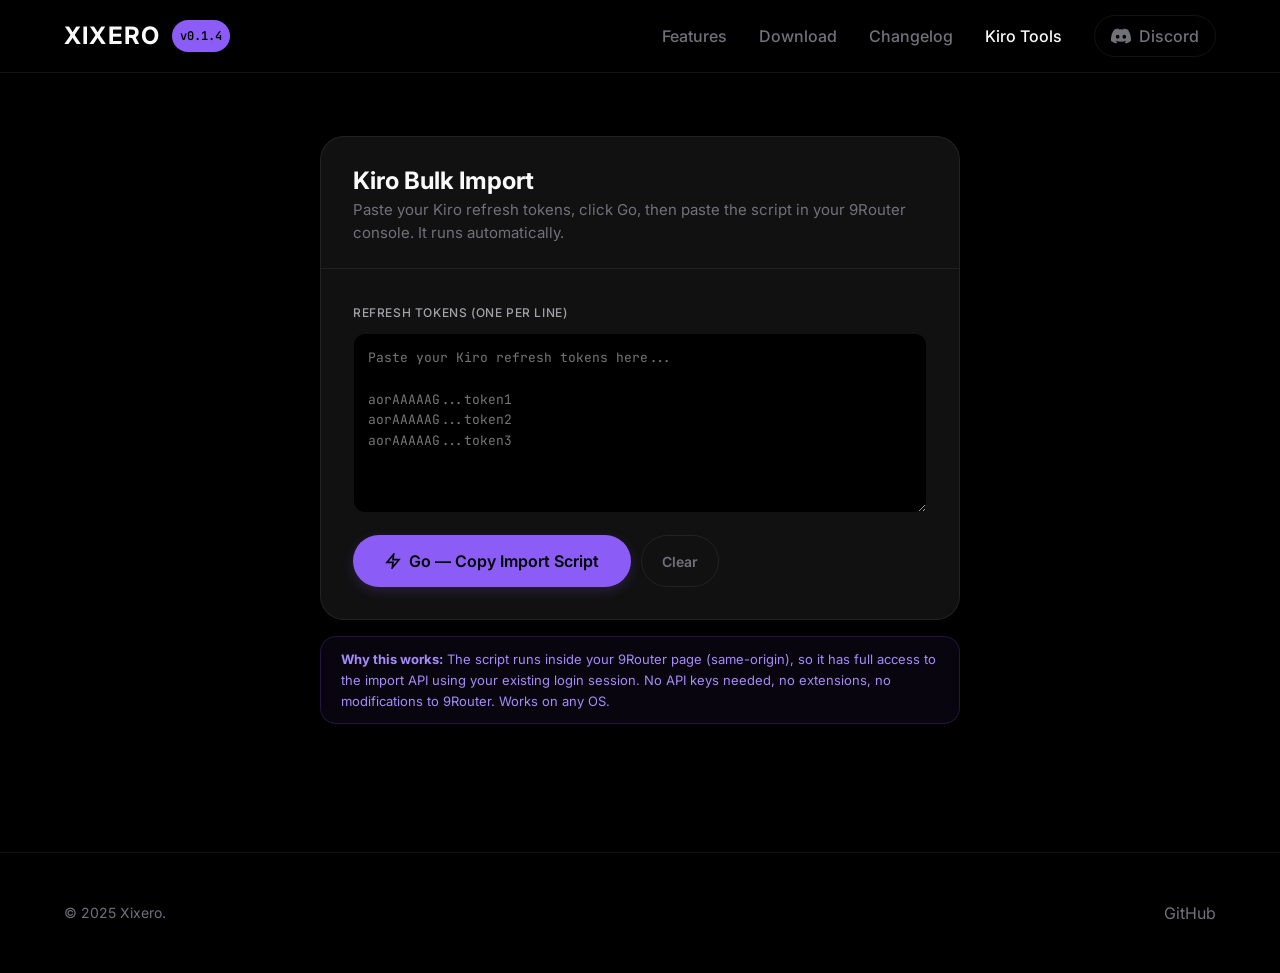
==== kiro-tools/index.html @ 61c9eca0 "up up" ====
<!DOCTYPE html>
<html lang="en">
<head>
    <meta charset="UTF-8">
    <meta name="viewport" content="width=device-width, initial-scale=1.0">
    <title>Kiro Tools - Xixero</title>
    <link rel="preconnect" href="https://fonts.googleapis.com">
    <link rel="preconnect" href="https://fonts.gstatic.com" crossorigin>
    <link href="https://fonts.googleapis.com/css2?family=Inter:wght@300;400;500;600;700;800&family=JetBrains+Mono:wght@400;500&display=swap" rel="stylesheet">
    <link rel="stylesheet" href="../style.css">
    <link rel="icon" href="data:image/svg+xml,<svg xmlns='http://www.w3.org/2000/svg' viewBox='0 0 100 100'><text y='.9em' font-size='90'>⚡</text></svg>">
    <style>
        .kiro-app{padding:calc(72px + var(--space-13)) 0 var(--space-16)}
        .kiro-card{max-width:640px;margin:0 auto;background:var(--color-surface-card);border:1px solid var(--color-border);border-radius:var(--radius-xl);overflow:hidden}
        .kiro-header{padding:32px 32px 24px;border-bottom:1px solid var(--color-border)}
        .kiro-title{font-size:1.5rem;font-weight:700;margin-bottom:6px}
        .kiro-sub{color:var(--color-text-secondary);font-size:0.9375rem;line-height:1.5}
        .kiro-body{padding:32px}
        .kiro-label{font-size:0.75rem;font-weight:500;color:var(--color-text-tertiary);text-transform:uppercase;letter-spacing:0.05em;margin-bottom:8px}
        .kiro-textarea{width:100%;height:180px;background:var(--color-surface-base);border:1px solid var(--color-border);border-radius:var(--radius-md);color:var(--color-text-primary);padding:14px;font-family:var(--font-mono);font-size:0.8125rem;line-height:1.6;resize:vertical;outline:none}
        .kiro-textarea:focus{border-color:var(--color-accent);box-shadow:0 0 0 3px var(--color-accent-glow)}
        .kiro-actions{display:flex;gap:10px;margin-top:16px}
        .btn-g{background:transparent;color:var(--color-text-secondary);border:1px solid var(--color-border);cursor:pointer;padding:12px 20px;border-radius:var(--radius-full);font-weight:600;font-size:0.875rem;font-family:inherit;transition:all 0.2s}
        .btn-g:hover{background:var(--color-surface-muted);border-color:var(--color-border-hover);color:var(--color-text-primary)}
        .btn:disabled{opacity:0.5;cursor:not-allowed;transform:none!important}
        .step-box{margin-top:24px;padding:20px;background:var(--color-surface-muted);border:1px solid var(--color-border);border-radius:var(--radius-md)}
        .step-box-title{font-size:0.875rem;font-weight:600;color:var(--color-text-primary);margin-bottom:12px;display:flex;align-items:center;gap:8px}
        .step-item{display:flex;align-items:flex-start;gap:10px;margin-bottom:10px;font-size:0.8125rem;color:var(--color-text-secondary);line-height:1.5}
        .step-item:last-child{margin-bottom:0}
        .step-num{width:22px;height:22px;background:rgba(139,92,246,0.15);border:1px solid rgba(139,92,246,0.3);border-radius:50%;display:flex;align-items:center;justify-content:center;font-weight:700;color:var(--color-accent);font-size:0.6875rem;flex-shrink:0}
        .step-item code{background:var(--color-surface-base);padding:1px 6px;border:1px solid var(--color-border);border-radius:4px;font-family:var(--font-mono);font-size:0.75rem;color:var(--color-accent)}
        .step-item strong{color:var(--color-text-primary)}
        .copied-msg{display:none;margin-top:12px;padding:10px 14px;background:rgba(16,185,129,0.1);border:1px solid rgba(16,185,129,0.3);border-radius:8px;font-size:0.8125rem;color:#10b981;text-align:center}
        .copied-msg.show{display:block}
        .kiro-note{max-width:640px;margin:16px auto 0;padding:12px 20px;background:rgba(139,92,246,0.06);border:1px solid rgba(139,92,246,0.2);border-radius:var(--radius-lg);color:var(--color-accent-hover);font-size:0.8125rem;line-height:1.6}
        .hidden{display:none!important}
    </style>
</head>
<body>
    <a href="#main" class="skip-link">Skip to main content</a>
    <nav class="navbar scrolled"><div class="nav-container"><div class="nav-brand"><a href="../index.html" style="text-decoration:none;display:flex;align-items:center;gap:12px;"><span class="logo">XIXERO</span><span class="version-badge">v0.1.4</span></a></div><div class="nav-menu"><a href="../index.html#features" class="nav-link">Features</a><a href="../download.html" class="nav-link">Download</a><a href="../changelog.html" class="nav-link">Changelog</a><a href="./" class="nav-link" style="color:var(--color-text-primary);">Kiro Tools</a><a href="https://discord.gg/TFErxnnEfY" class="nav-link nav-link-discord" target="_blank" rel="noopener"><svg width="20" height="20" viewBox="0 0 24 24" fill="currentColor"><path d="M20.317 4.37a19.791 19.791 0 0 0-4.885-1.515a.074.074 0 0 0-.079.037c-.21.375-.444.864-.608 1.25a18.27 18.27 0 0 0-5.487 0a12.64 12.64 0 0 0-.617-1.25a.077.077 0 0 0-.079-.037A19.736 19.736 0 0 0 3.677 4.37a.07.07 0 0 0-.032.027C.533 9.046-.32 13.58.099 18.057a.082.082 0 0 0 .031.057a19.9 19.9 0 0 0 5.993 3.03a.078.078 0 0 0 .084-.028a14.09 14.09 0 0 0 1.226-1.994a.076.076 0 0 0-.041-.106a13.107 13.107 0 0 1-1.872-.892a.077.077 0 0 1-.008-.128a10.2 10.2 0 0 0 .372-.292a.074.074 0 0 1 .077-.01c3.928 1.793 8.18 1.793 12.062 0a.074.074 0 0 1 .078.01c.12.098.246.198.373.292a.077.077 0 0 1-.006.127a12.299 12.299 0 0 1-1.873.892a.077.077 0 0 0-.041.107c.36.698.772 1.362 1.225 1.993a.076.076 0 0 0 .084.028a19.839 19.839 0 0 0 6.002-3.03a.077.077 0 0 0 .032-.054c.5-5.177-.838-9.674-3.549-13.66a.061.061 0 0 0-.031-.03zM8.02 15.33c-1.183 0-2.157-1.085-2.157-2.419c0-1.333.956-2.419 2.157-2.419c1.21 0 2.176 1.096 2.157 2.42c0 1.333-.956 2.418-2.157 2.418zm7.975 0c-1.183 0-2.157-1.085-2.157-2.419c0-1.333.955-2.419 2.157-2.419c1.21 0 2.176 1.096 2.157 2.42c0 1.333-.946 2.418-2.157 2.418z"/></svg>Discord</a></div><button class="nav-toggle" id="nav-toggle" aria-label="Toggle navigation"><span></span><span></span><span></span></button></div></nav>

    <main id="main">
        <section class="kiro-app">
            <div class="container">
                <div class="kiro-card">
                    <div class="kiro-header">
                        <h1 class="kiro-title">Kiro Bulk Import</h1>
                        <p class="kiro-sub">Paste your Kiro refresh tokens, click Go, then paste the script in your 9Router console. It runs automatically.</p>
                    </div>

                    <div class="kiro-body">
                        <div class="kiro-label">Refresh Tokens (one per line)</div>
                        <textarea id="tokens" class="kiro-textarea" placeholder="Paste your Kiro refresh tokens here...&#10;&#10;aorAAAAAG...token1&#10;aorAAAAAG...token2&#10;aorAAAAAG...token3" spellcheck="false"></textarea>

                        <div class="kiro-actions">
                            <button id="btnGo" class="btn btn-primary" onclick="generateAndCopy()">
                                <svg width="16" height="16" viewBox="0 0 24 24" fill="none" stroke="currentColor" stroke-width="2.5"><polygon points="13 2 3 14 12 14 11 22 21 10 12 10 13 2"/></svg>
                                Go — Copy Import Script
                            </button>
                            <button class="btn-g" onclick="document.getElementById('tokens').value=''">Clear</button>
                        </div>

                        <div class="copied-msg" id="copiedMsg"></div>

                        <!-- Instructions (shown after copy) -->
                        <div class="step-box hidden" id="instructions">
                            <div class="step-box-title">
                                <svg width="16" height="16" viewBox="0 0 24 24" fill="none" stroke="currentColor" stroke-width="2"><path d="M9 11l3 3L22 4"/><path d="M21 12v7a2 2 0 0 1-2 2H5a2 2 0 0 1-2-2V5a2 2 0 0 1 2-2h11"/></svg>
                                Script copied! Now do this:
                            </div>
                            <div class="step-item">
                                <span class="step-num">1</span>
                                <span>Open your 9Router dashboard: <a href="http://localhost:20128" target="_blank" style="color:var(--color-accent);">localhost:20128</a></span>
                            </div>
                            <div class="step-item">
                                <span class="step-num">2</span>
                                <span>Press <code>F12</code> to open DevTools → click the <strong>Console</strong> tab</span>
                            </div>
                            <div class="step-item">
                                <span class="step-num">3</span>
                                <span>Type <code>allow pasting</code> and press <strong>Enter</strong> (Chrome requires this once for security)</span>
                            </div>
                            <div class="step-item">
                                <span class="step-num">4</span>
                                <span>Press <code>Ctrl+V</code> to paste the script, then <code>Enter</code></span>
                            </div>
                            <div class="step-item">
                                <span class="step-num">5</span>
                                <span>Watch it run — tokens imported one by one with color-coded status in console</span>
                            </div>
                        </div>
                    </div>
                </div>

                <div class="kiro-note">
                    <strong>Why this works:</strong> The script runs inside your 9Router page (same-origin), so it has full access to the import API using your existing login session. No API keys needed, no extensions, no modifications to 9Router. Works on any OS.
                </div>
            </div>
        </section>
    </main>

    <footer class="footer"><div class="container"><div class="footer-content"><div class="footer-brand">&copy; 2025 Xixero.</div><div class="footer-right"><a href="https://github.com/jinkaka98" class="footer-link" target="_blank">GitHub</a></div></div></div></footer>
    <script src="../app.js"></script>
    <script>
    function generateAndCopy() {
        const raw = document.getElementById('tokens').value.trim();
        if (!raw) { alert('Paste at least one refresh token first.'); return; }

        const tokens = raw.split(/\r?\n/).map(t => t.trim()).filter(Boolean);
        if (tokens.length === 0) { alert('No valid tokens found.'); return; }

        // Generate self-contained script that user pastes in 9Router console
        const script = `(async()=>{
const tokens=${JSON.stringify(tokens)};
const delay=ms=>new Promise(r=>setTimeout(r,ms));
let s=0,k=0,f=0;
console.log('%c⚡ Kiro Bulk Import — Starting '+tokens.length+' token(s)...','color:#8b5cf6;font-weight:bold;font-size:14px');
for(let i=0;i<tokens.length;i++){
const tk=tokens[i];
const mask=tk.length>14?tk.slice(0,10)+'...'+tk.slice(-4):tk.slice(0,6)+'...';
try{
const res=await fetch('/api/oauth/kiro/import',{method:'POST',headers:{'Content-Type':'application/json'},body:JSON.stringify({refreshToken:tk})});
const data=await res.json();
if(res.ok&&data.success){console.log('%c✓ ['+(i+1)+'/'+tokens.length+'] Imported: '+(data.connection?.email||'ok'),'color:#10b981');s++;}
else{const err=(data.error||'').toLowerCase();
if(err.includes('duplicate')||err.includes('already')||err.includes('exists')){console.log('%c⊘ ['+(i+1)+'/'+tokens.length+'] Skipped: already exists','color:#f59e0b');k++;}
else{console.log('%c✗ ['+(i+1)+'/'+tokens.length+'] Failed: '+(data.error||res.status),'color:#ef4444');f++;}}
}catch(e){console.log('%c✗ ['+(i+1)+'/'+tokens.length+'] Error: '+e.message,'color:#ef4444');f++;}
if(i<tokens.length-1)await delay(500);
}
console.log('%c⚡ Done: '+s+' success, '+k+' skipped, '+f+' failed','color:#8b5cf6;font-weight:bold;font-size:14px');
})();`;

        // Copy to clipboard
        navigator.clipboard.writeText(script).then(() => {
            const msg = document.getElementById('copiedMsg');
            msg.textContent = '✓ Script with ' + tokens.length + ' token(s) copied to clipboard!';
            msg.classList.add('show');
            document.getElementById('instructions').classList.remove('hidden');
        }).catch(err => {
            // Fallback: show script in textarea for manual copy
            const msg = document.getElementById('copiedMsg');
            msg.innerHTML = '⚠ Could not auto-copy. Select all text below and copy manually (Ctrl+A, Ctrl+C):';
            msg.classList.add('show');
            const ta = document.createElement('textarea');
            ta.value = script;
            ta.style.cssText = 'width:100%;height:120px;margin-top:8px;background:var(--color-surface-base);border:1px solid var(--color-border);border-radius:8px;color:var(--color-text-primary);padding:10px;font-family:monospace;font-size:0.75rem;';
            msg.appendChild(ta);
            document.getElementById('instructions').classList.remove('hidden');
        });
    }
    </script>
</body>
</html>
---- style.css ----
/* Future AGI Design System - Xixero Landing Page */

/* Design Tokens */
:root {
  /* Typography */
  --font-primary: 'Inter', system-ui, -apple-system, BlinkMacSystemFont, 'Segoe UI', Roboto, sans-serif;
  --font-mono: 'JetBrains Mono', monospace;
  --font-size-base: 16px;
  --font-weight-base: 400;
  --line-height-base: 24px;

  /* Colors */
  --color-text-primary: #fafafa;
  --color-text-secondary: #71717a;
  --color-text-tertiary: #a1a1aa;
  --color-text-inverse: #e4e4e7;
  --color-surface-base: #000000;
  --color-surface-muted: #0a0a0a;
  --color-surface-card: #111111;
  --color-border: rgba(255, 255, 255, 0.07);
  --color-border-hover: rgba(255, 255, 255, 0.14);
  --color-accent: #8b5cf6;
  --color-accent-hover: #a78bfa;
  --color-accent-glow: rgba(139, 92, 246, 0.2);

  /* Spacing */
  --space-1: 2px;
  --space-2: 4px;
  --space-3: 6px;
  --space-4: 8px;
  --space-5: 10px;
  --space-6: 12px;
  --space-7: 16px;
  --space-8: 20px;
  --space-9: 24px;
  --space-10: 32px;
  --space-11: 40px;
  --space-12: 48px;
  --space-13: 64px;
  --space-14: 80px;
  --space-15: 96px;
  --space-16: 128px;

  /* Radius */
  --radius-sm: 8px;
  --radius-md: 12px;
  --radius-lg: 16px;
  --radius-xl: 24px;
  --radius-full: 9999px;

  /* Motion */
  --motion-instant: 150ms;
  --motion-fast: 200ms;
  --motion-normal: 300ms;
  --motion-slow: 500ms;
}

/* Reset & Base Styles */
* {
  margin: 0;
  padding: 0;
  box-sizing: border-box;
}

html {
  font-size: var(--font-size-base);
  scroll-behavior: smooth;
}

body {
  font-family: var(--font-primary);
  background: var(--color-surface-base);
  color: var(--color-text-primary);
  line-height: var(--line-height-base);
  font-weight: var(--font-weight-base);
  -webkit-font-smoothing: antialiased;
  -moz-osx-font-smoothing: grayscale;
}

/* Skip Link for Accessibility */
.skip-link {
  position: absolute;
  top: -40px;
  left: var(--space-7);
  background: var(--color-accent);
  color: var(--color-surface-base);
  padding: var(--space-4) var(--space-7);
  text-decoration: none;
  border-radius: var(--radius-sm);
  font-weight: 600;
  z-index: 1000;
  transition: top var(--motion-fast);
}

.skip-link:focus {
  top: var(--space-7);
}

/* Focus Styles */
*:focus-visible {
  outline: 2px solid var(--color-accent);
  outline-offset: 2px;
  border-radius: var(--radius-sm);
}

/* Container */
.container {
  max-width: 1200px;
  margin: 0 auto;
  padding: 0 var(--space-9);
}

@media (max-width: 768px) {
  .container {
    padding: 0 var(--space-7);
  }
}

/* Navigation */
.navbar {
  position: fixed;
  top: 0;
  left: 0;
  right: 0;
  z-index: 100;
  background: rgba(0, 0, 0, 0.8);
  backdrop-filter: blur(12px);
  -webkit-backdrop-filter: blur(12px);
  border-bottom: 1px solid transparent;
  transition: all var(--motion-normal);
}

.navbar.scrolled {
  background: rgba(0, 0, 0, 0.95);
  border-bottom-color: var(--color-border);
}

.nav-container {
  display: flex;
  align-items: center;
  justify-content: space-between;
  height: 72px;
  max-width: 1200px;
  margin: 0 auto;
  padding: 0 var(--space-9);
}

.nav-brand {
  display: flex;
  align-items: center;
  gap: var(--space-6);
}

.logo {
  font-family: var(--font-primary);
  font-size: 1.5rem;
  font-weight: 700;
  color: var(--color-text-primary);
  letter-spacing: 0.05em;
}

.version-badge {
  background: var(--color-accent);
  color: var(--color-surface-base);
  padding: var(--space-2) var(--space-4);
  border-radius: var(--radius-full);
  font-size: 0.75rem;
  font-weight: 600;
  font-family: var(--font-mono);
}

.nav-menu {
  display: flex;
  align-items: center;
  gap: var(--space-10);
}

.nav-link {
  color: var(--color-text-secondary);
  text-decoration: none;
  font-weight: 500;
  transition: color var(--motion-fast);
  cursor: pointer;
}

.nav-link:hover {
  color: var(--color-text-primary);
}

.nav-link-discord {
  display: flex;
  align-items: center;
  gap: var(--space-4);
  padding: var(--space-4) var(--space-7);
  border: 1px solid var(--color-border);
  border-radius: var(--radius-full);
  transition: all var(--motion-fast);
}

.nav-link-discord:hover {
  border-color: var(--color-accent);
  background: rgba(139, 92, 246, 0.1);
}

.nav-toggle {
  display: none;
  flex-direction: column;
  gap: var(--space-2);
  background: none;
  border: none;
  cursor: pointer;
  padding: var(--space-4);
}

.nav-toggle span {
  width: 24px;
  height: 2px;
  background: var(--color-text-primary);
  transition: all var(--motion-fast);
}

.nav-toggle.active span:nth-child(1) {
  transform: rotate(45deg) translate(5px, 5px);
}

.nav-toggle.active span:nth-child(2) {
  opacity: 0;
}

.nav-toggle.active span:nth-child(3) {
  transform: rotate(-45deg) translate(7px, -6px);
}

@media (max-width: 768px) {
  .nav-container {
    padding: 0 var(--space-7);
  }

  .nav-menu {
    position: absolute;
    top: 100%;
    left: 0;
    right: 0;
    background: rgba(0, 0, 0, 0.98);
    backdrop-filter: blur(12px);
    flex-direction: column;
    padding: var(--space-9);
    gap: var(--space-7);
    border-bottom: 1px solid var(--color-border);
    transform: translateY(-100%);
    opacity: 0;
    visibility: hidden;
    transition: all var(--motion-normal);
  }

  .nav-menu.active {
    transform: translateY(0);
    opacity: 1;
    visibility: visible;
  }

  .nav-toggle {
    display: flex;
  }
}

/* Hero Section */
.hero {
  position: relative;
  min-height: 100vh;
  display: flex;
  align-items: center;
  overflow: hidden;
}

.hero-background {
  position: absolute;
  inset: 0;
  z-index: -1;
}

.hero-grid {
  position: absolute;
  inset: 0;
  background-image: 
    radial-gradient(circle at 1px 1px, rgba(139, 92, 246, 0.15) 1px, transparent 0);
  background-size: 40px 40px;
  animation: grid-move 20s linear infinite;
}

@keyframes grid-move {
  0% { transform: translate(0, 0); }
  100% { transform: translate(40px, 40px); }
}

.hero-glow {
  position: absolute;
  top: 50%;
  left: 50%;
  width: 800px;
  height: 800px;
  background: radial-gradient(circle, var(--color-accent-glow) 0%, transparent 70%);
  transform: translate(-50%, -50%);
  animation: pulse 4s ease-in-out infinite;
}

@keyframes pulse {
  0%, 100% { opacity: 0.3; transform: translate(-50%, -50%) scale(1); }
  50% { opacity: 0.5; transform: translate(-50%, -50%) scale(1.1); }
}

.hero-content {
  text-align: center;
  max-width: 800px;
  margin: 0 auto;
  position: relative;
  z-index: 1;
}

.hero-badge {
  display: inline-block;
  background: rgba(139, 92, 246, 0.1);
  border: 1px solid rgba(139, 92, 246, 0.3);
  color: var(--color-accent);
  padding: var(--space-4) var(--space-7);
  border-radius: var(--radius-full);
  font-size: 0.875rem;
  font-weight: 500;
  margin-bottom: var(--space-9);
}

.hero-title {
  font-size: clamp(2.5rem, 8vw, 4rem);
  font-weight: 700;
  line-height: 1.1;
  margin-bottom: var(--space-9);
  background: linear-gradient(135deg, var(--color-text-primary) 0%, var(--color-text-secondary) 100%);
  -webkit-background-clip: text;
  -webkit-text-fill-color: transparent;
  background-clip: text;
}

.hero-subtitle {
  font-size: 1.25rem;
  color: var(--color-text-secondary);
  line-height: 1.6;
  margin-bottom: var(--space-12);
  max-width: 600px;
  margin-left: auto;
  margin-right: auto;
}

.hero-actions {
  display: flex;
  gap: var(--space-7);
  justify-content: center;
  flex-wrap: wrap;
  margin-bottom: var(--space-9);
}

.hero-note {
  color: var(--color-text-tertiary);
  font-size: 0.875rem;
}

/* Buttons */
.btn {
  display: inline-flex;
  align-items: center;
  gap: var(--space-4);
  padding: var(--space-7) var(--space-10);
  border-radius: var(--radius-full);
  font-weight: 600;
  text-decoration: none;
  transition: all var(--motion-fast);
  cursor: pointer;
  border: none;
  font-size: 1rem;
  font-family: inherit;
}

.btn-primary {
  background: var(--color-accent);
  color: var(--color-surface-base);
  box-shadow: 0 4px 12px var(--color-accent-glow);
}

.btn-primary:hover {
  background: var(--color-accent-hover);
  transform: translateY(-2px);
  box-shadow: 0 8px 24px var(--color-accent-glow);
}

.btn-secondary {
  background: transparent;
  color: var(--color-text-primary);
  border: 1px solid var(--color-border);
}

.btn-secondary:hover {
  background: var(--color-surface-muted);
  border-color: var(--color-border-hover);
  transform: translateY(-2px);
}

/* Sections */
.section-header {
  text-align: center;
  margin-bottom: var(--space-16);
}

.section-title {
  font-size: clamp(2rem, 5vw, 3rem);
  font-weight: 700;
  margin-bottom: var(--space-7);
  color: var(--color-text-primary);
}

.section-subtitle {
  font-size: 1.125rem;
  color: var(--color-text-secondary);
  max-width: 600px;
  margin: 0 auto;
}

/* Features Section */
.features {
  padding: var(--space-16) 0;
  background: var(--color-surface-muted);
}

.features-grid {
  display: grid;
  grid-template-columns: repeat(auto-fit, minmax(350px, 1fr));
  gap: var(--space-10);
}

.feature-card {
  background: var(--color-surface-card);
  border: 1px solid var(--color-border);
  border-radius: var(--radius-lg);
  padding: var(--space-10);
  transition: all var(--motion-normal);
}

.feature-card:hover {
  border-color: var(--color-border-hover);
  transform: translateY(-4px);
}

.feature-icon {
  width: 64px;
  height: 64px;
  background: rgba(139, 92, 246, 0.1);
  border-radius: var(--radius-lg);
  display: flex;
  align-items: center;
  justify-content: center;
  margin-bottom: var(--space-7);
  color: var(--color-accent);
}

.feature-title {
  font-size: 1.25rem;
  font-weight: 600;
  margin-bottom: var(--space-4);
  color: var(--color-text-primary);
}

.feature-description {
  color: var(--color-text-secondary);
  line-height: 1.6;
}

@media (max-width: 768px) {
  .features-grid {
    grid-template-columns: 1fr;
    gap: var(--space-7);
  }
}

/* Download Section */
.download {
  padding: var(--space-16) 0;
}

.download-content {
  max-width: 800px;
  margin: 0 auto;
}

.download-buttons {
  display: grid;
  grid-template-columns: repeat(auto-fit, minmax(300px, 1fr));
  gap: var(--space-7);
  margin-bottom: var(--space-12);
}

.download-btn {
  display: flex;
  align-items: center;
  gap: var(--space-7);
  padding: var(--space-9);
  background: var(--color-surface-card);
  border: 1px solid var(--color-border);
  border-radius: var(--radius-lg);
  text-decoration: none;
  transition: all var(--motion-normal);
}

.download-btn:hover {
  border-color: var(--color-border-hover);
  transform: translateY(-2px);
}

.download-btn-primary {
  border-color: var(--color-accent);
  background: rgba(139, 92, 246, 0.05);
}

.download-btn-primary:hover {
  border-color: var(--color-accent-hover);
  background: rgba(139, 92, 246, 0.1);
}

.download-btn-icon {
  width: 48px;
  height: 48px;
  background: var(--color-accent);
  border-radius: var(--radius-md);
  display: flex;
  align-items: center;
  justify-content: center;
  color: var(--color-surface-base);
  flex-shrink: 0;
}

.download-btn-content {
  flex: 1;
}

.download-btn-title {
  font-size: 1.125rem;
  font-weight: 600;
  color: var(--color-text-primary);
  margin-bottom: var(--space-2);
}

.download-btn-subtitle {
  color: var(--color-text-secondary);
  font-size: 0.875rem;
}

.download-alt {
  background: var(--color-surface-card);
  border: 1px solid var(--color-border);
  border-radius: var(--radius-lg);
  padding: var(--space-10);
  margin-bottom: var(--space-12);
}

.download-alt-title {
  font-size: 1.125rem;
  font-weight: 600;
  margin-bottom: var(--space-7);
  color: var(--color-text-primary);
}

.code-block {
  position: relative;
  background: var(--color-surface-base);
  border: 1px solid var(--color-border);
  border-radius: var(--radius-md);
  padding: var(--space-7);
  font-family: var(--font-mono);
  font-size: 0.875rem;
  color: var(--color-text-primary);
  overflow-x: auto;
}

.copy-btn {
  position: absolute;
  top: var(--space-4);
  right: var(--space-4);
  background: var(--color-surface-card);
  border: 1px solid var(--color-border);
  border-radius: var(--radius-sm);
  padding: var(--space-4);
  color: var(--color-text-secondary);
  cursor: pointer;
  transition: all var(--motion-fast);
}

.copy-btn:hover {
  background: var(--color-accent);
  color: var(--color-surface-base);
  border-color: var(--color-accent);
}

.copy-btn.copied {
  background: #10b981;
  color: var(--color-surface-base);
  border-color: #10b981;
}

.system-requirements {
  background: var(--color-surface-card);
  border: 1px solid var(--color-border);
  border-radius: var(--radius-lg);
  padding: var(--space-10);
}

.requirements-title {
  font-size: 1.125rem;
  font-weight: 600;
  margin-bottom: var(--space-7);
  color: var(--color-text-primary);
}

.requirements-list {
  list-style: none;
  display: flex;
  flex-direction: column;
  gap: var(--space-4);
}

.requirements-list li {
  color: var(--color-text-secondary);
  position: relative;
  padding-left: var(--space-7);
}

.requirements-list li::before {
  content: '•';
  color: var(--color-accent);
  position: absolute;
  left: 0;
  font-weight: bold;
}

@media (max-width: 768px) {
  .download-buttons {
    grid-template-columns: 1fr;
  }

  .hero-actions {
    flex-direction: column;
    align-items: center;
  }

  .btn {
    width: 100%;
    max-width: 300px;
    justify-content: center;
  }
}

/* Changelog Section */
.changelog {
  padding: var(--space-16) 0;
  background: var(--color-surface-muted);
}

.changelog-content {
  max-width: 800px;
  margin: 0 auto;
}

.changelog-item {
  background: var(--color-surface-card);
  border: 1px solid var(--color-border);
  border-radius: var(--radius-lg);
  padding: var(--space-10);
}

.changelog-header {
  display: flex;
  align-items: center;
  justify-content: space-between;
  margin-bottom: var(--space-7);
  flex-wrap: wrap;
  gap: var(--space-4);
}

.changelog-version {
  font-size: 1.25rem;
  font-weight: 600;
  color: var(--color-text-primary);
  font-family: var(--font-mono);
}

.changelog-date {
  color: var(--color-text-secondary);
  font-size: 0.875rem;
}

.changelog-notes {
  color: var(--color-text-secondary);
  line-height: 1.6;
  white-space: pre-line;
  font-family: var(--font-mono);
  font-size: 0.875rem;
}

/* Footer */
.footer {
  padding: var(--space-12) 0;
  border-top: 1px solid var(--color-border);
}

.footer-content {
  display: flex;
  align-items: center;
  justify-content: space-between;
  flex-wrap: wrap;
  gap: var(--space-7);
}

.footer-brand {
  color: var(--color-text-secondary);
  font-size: 0.875rem;
}

.footer-right {
  display: flex;
  gap: var(--space-7);
}

.footer-link {
  color: var(--color-text-secondary);
  text-decoration: none;
  transition: color var(--motion-fast);
  display: flex;
  align-items: center;
  gap: var(--space-4);
}

.footer-link:hover {
  color: var(--color-accent);
}

@media (max-width: 768px) {
  .footer-content {
    flex-direction: column;
    text-align: center;
  }
}

/* Scroll Reveal Animation */
[data-reveal] {
  opacity: 0;
  transform: translateY(30px);
  transition: all var(--motion-slow);
}

[data-reveal].revealed {
  opacity: 1;
  transform: translateY(0);
}

/* Custom Scrollbar */
::-webkit-scrollbar {
  width: 8px;
}

::-webkit-scrollbar-track {
  background: var(--color-surface-base);
}

::-webkit-scrollbar-thumb {
  background: var(--color-border);
  border-radius: var(--radius-sm);
}

::-webkit-scrollbar-thumb:hover {
  background: var(--color-border-hover);
}

/* Reduced Motion */
@media (prefers-reduced-motion: reduce) {
  *,
  *::before,
  *::after {
    animation-duration: 0.01ms !important;
    animation-iteration-count: 1 !important;
    transition-duration: 0.01ms !important;
  }

  .hero-grid {
    animation: none;
  }

  .hero-glow {
    animation: none;
  }
}

/* High Contrast Mode */
@media (prefers-contrast: high) {
  :root {
    --color-border: rgba(255, 255, 255, 0.3);
    --color-border-hover: rgba(255, 255, 255, 0.5);
  }
}

/* ═══════════════════════════════════════════════════
   Page Hero (for sub-pages: changelog, download)
   ═══════════════════════════════════════════════════ */
.page-hero {
  padding-top: calc(72px + var(--space-16));
  padding-bottom: var(--space-13);
  background: var(--color-surface-muted);
  border-bottom: 1px solid var(--color-border);
}

.page-hero-content {
  text-align: center;
  max-width: 700px;
  margin: 0 auto;
}

.page-hero-title {
  font-size: clamp(2rem, 5vw, 3rem);
  font-weight: 700;
  margin-bottom: var(--space-7);
  color: var(--color-text-primary);
}

.page-hero-subtitle {
  font-size: 1.125rem;
  color: var(--color-text-secondary);
  line-height: 1.6;
}

/* ═══════════════════════════════════════════════════
   Changelog Page Styles
   ═══════════════════════════════════════════════════ */
.changelog-page {
  padding: var(--space-13) 0 var(--space-16);
}

.changelog-list {
  max-width: 800px;
  margin: 0 auto;
  display: flex;
  flex-direction: column;
  gap: var(--space-7);
}

.changelog-loading {
  text-align: center;
  color: var(--color-text-secondary);
  padding: var(--space-12);
}

.changelog-item + .changelog-item {
  /* spacing handled by gap */
}

.changelog-version-row {
  display: flex;
  align-items: center;
  gap: var(--space-4);
}

.changelog-badge {
  display: inline-block;
  padding: var(--space-1) var(--space-4);
  border-radius: var(--radius-full);
  font-size: 0.7rem;
  font-weight: 600;
  text-transform: uppercase;
  letter-spacing: 0.05em;
}

.changelog-badge-latest {
  background: rgba(139, 92, 246, 0.15);
  color: var(--color-accent);
  border: 1px solid rgba(139, 92, 246, 0.3);
}

.changelog-badge-critical {
  background: rgba(239, 68, 68, 0.15);
  color: #ef4444;
  border: 1px solid rgba(239, 68, 68, 0.3);
}

.changelog-meta {
  margin-top: var(--space-7);
  padding-top: var(--space-7);
  border-top: 1px solid var(--color-border);
  color: var(--color-text-tertiary);
  font-size: 0.8rem;
}

/* ═══════════════════════════════════════════════════
   Download Page Styles
   ═══════════════════════════════════════════════════ */
.download-page {
  padding: var(--space-13) 0 var(--space-16);
}

.download-version-card {
  display: flex;
  align-items: center;
  justify-content: space-between;
  background: var(--color-surface-card);
  border: 1px solid var(--color-accent);
  border-radius: var(--radius-lg);
  padding: var(--space-9);
  margin-bottom: var(--space-10);
}

.download-version-info {
  display: flex;
  align-items: center;
  gap: var(--space-7);
}

.download-version-label {
  color: var(--color-text-secondary);
  font-size: 0.875rem;
}

.download-version-number {
  font-family: var(--font-mono);
  font-size: 1.5rem;
  font-weight: 700;
  color: var(--color-accent);
}

.download-version-date {
  color: var(--color-text-secondary);
  font-size: 0.875rem;
}

.download-latest-changes {
  background: var(--color-surface-card);
  border: 1px solid var(--color-border);
  border-radius: var(--radius-lg);
  padding: var(--space-10);
  margin-top: var(--space-10);
}

.download-changelog-link {
  display: inline-block;
  margin-top: var(--space-7);
  color: var(--color-accent);
  text-decoration: none;
  font-weight: 500;
  font-size: 0.875rem;
  transition: color var(--motion-fast);
}

.download-changelog-link:hover {
  color: var(--color-accent-hover);
}

@media (max-width: 768px) {
  .download-version-card {
    flex-direction: column;
    align-items: flex-start;
    gap: var(--space-4);
  }
}

/* ═══════════════════════════════════════════════════
   Hero Claim Button
   ═══════════════════════════════════════════════════ */
.hero-claim {
  margin-top: var(--space-7);
  display: flex;
  justify-content: center;
}

.btn-claim {
  background: linear-gradient(135deg, #f59e0b, #d97706);
  color: #000;
  box-shadow: 0 4px 12px rgba(245, 158, 11, 0.3);
  font-weight: 700;
}

.btn-claim:hover {
  background: linear-gradient(135deg, #fbbf24, #f59e0b);
  transform: translateY(-2px);
  box-shadow: 0 8px 24px rgba(245, 158, 11, 0.4);
}

/* ═══════════════════════════════════════════════════
   Claim Page Styles
   ═══════════════════════════════════════════════════ */
.claim-section {
  padding: var(--space-13) 0 var(--space-16);
}

.claim-card {
  max-width: 560px;
  margin: 0 auto;
  background: var(--color-surface-card);
  border: 1px solid var(--color-border);
  border-radius: var(--radius-xl);
  padding: var(--space-13);
  text-align: center;
}

.claim-state {
  display: flex;
  flex-direction: column;
  align-items: center;
  gap: var(--space-7);
}

.claim-spinner {
  width: 32px;
  height: 32px;
  border: 3px solid var(--color-border);
  border-top-color: var(--color-accent);
  border-radius: 50%;
  animation: spin 0.8s linear infinite;
}

@keyframes spin {
  to { transform: rotate(360deg); }
}

.claim-state-text {
  color: var(--color-text-secondary);
  font-size: 0.875rem;
}

.claim-stock-badge {
  display: inline-flex;
  align-items: center;
  gap: var(--space-4);
  background: rgba(16, 185, 129, 0.1);
  border: 1px solid rgba(16, 185, 129, 0.3);
  color: #10b981;
  padding: var(--space-4) var(--space-7);
  border-radius: var(--radius-full);
  font-size: 0.875rem;
  font-weight: 600;
}

.claim-title {
  font-size: 1.5rem;
  font-weight: 700;
  color: var(--color-text-primary);
}

.claim-description {
  color: var(--color-text-secondary);
  font-size: 0.9rem;
  line-height: 1.6;
  max-width: 400px;
}

.claim-info-grid {
  display: grid;
  grid-template-columns: repeat(3, 1fr);
  gap: var(--space-4);
  width: 100%;
  margin: var(--space-4) 0;
}

.claim-info-item {
  background: var(--color-surface-muted);
  border: 1px solid var(--color-border);
  border-radius: var(--radius-md);
  padding: var(--space-6);
  display: flex;
  flex-direction: column;
  gap: var(--space-2);
}

.claim-info-label {
  font-size: 0.7rem;
  text-transform: uppercase;
  letter-spacing: 0.05em;
  color: var(--color-text-tertiary);
}

.claim-info-value {
  font-size: 0.875rem;
  font-weight: 600;
  color: var(--color-text-primary);
}

.claim-btn {
  display: inline-flex;
  align-items: center;
  gap: var(--space-4);
  padding: var(--space-7) var(--space-10);
  background: linear-gradient(135deg, #f59e0b, #d97706);
  color: #000;
  font-weight: 700;
  font-size: 1rem;
  border-radius: var(--radius-full);
  text-decoration: none;
  transition: all var(--motion-fast);
  cursor: pointer;
  border: none;
  font-family: inherit;
  box-shadow: 0 4px 12px rgba(245, 158, 11, 0.3);
}

.claim-btn:hover {
  background: linear-gradient(135deg, #fbbf24, #f59e0b);
  transform: translateY(-2px);
  box-shadow: 0 8px 24px rgba(245, 158, 11, 0.4);
}

.claim-btn-secondary {
  background: transparent;
  color: var(--color-text-primary);
  border: 1px solid var(--color-border);
  box-shadow: none;
}

.claim-btn-secondary:hover {
  background: var(--color-surface-muted);
  border-color: var(--color-border-hover);
  box-shadow: none;
}

.claim-note {
  font-size: 0.75rem;
  color: var(--color-text-tertiary);
  max-width: 320px;
}

.claim-success-icon {
  width: 64px;
  height: 64px;
  background: rgba(16, 185, 129, 0.1);
  border-radius: 50%;
  display: flex;
  align-items: center;
  justify-content: center;
  color: #10b981;
}

.claim-empty-icon {
  width: 64px;
  height: 64px;
  background: rgba(245, 158, 11, 0.1);
  border-radius: 50%;
  display: flex;
  align-items: center;
  justify-content: center;
  color: #f59e0b;
}

.claim-key-display {
  display: flex;
  align-items: center;
  gap: var(--space-4);
  background: var(--color-surface-base);
  border: 1px solid var(--color-accent);
  border-radius: var(--radius-md);
  padding: var(--space-7) var(--space-9);
}

.claim-key-display code {
  font-family: var(--font-mono);
  font-size: 1.1rem;
  font-weight: 600;
  color: var(--color-accent);
  letter-spacing: 0.02em;
}

.claim-copy-btn {
  background: var(--color-surface-card);
  border: 1px solid var(--color-border);
  border-radius: var(--radius-sm);
  padding: var(--space-4);
  color: var(--color-text-secondary);
  cursor: pointer;
  transition: all var(--motion-fast);
}

.claim-copy-btn:hover {
  background: var(--color-accent);
  color: var(--color-surface-base);
  border-color: var(--color-accent);
}

.claim-expiry-note {
  display: flex;
  align-items: center;
  gap: var(--space-3);
  font-size: 0.8rem;
  color: var(--color-text-tertiary);
}

@media (max-width: 768px) {
  .claim-card {
    padding: var(--space-9);
  }

  .claim-info-grid {
    grid-template-columns: 1fr;
  }

  .claim-key-display code {
    font-size: 0.85rem;
  }
}
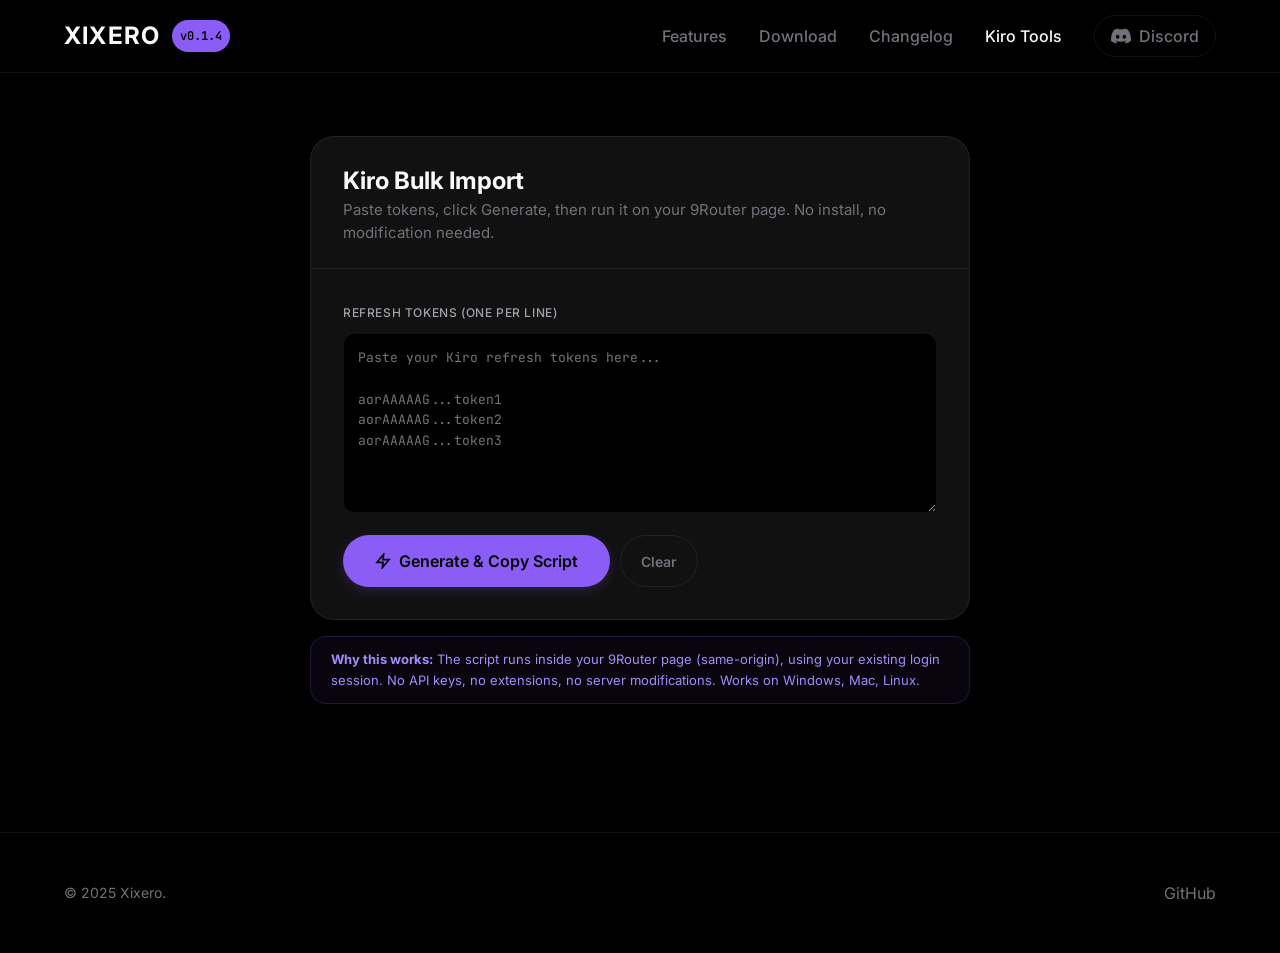
==== commit 22e62222: "up" ====
--- a/kiro-tools/index.html
+++ b/kiro-tools/index.html
@@ -11,7 +11,7 @@
     <link rel="icon" href="data:image/svg+xml,<svg xmlns='http://www.w3.org/2000/svg' viewBox='0 0 100 100'><text y='.9em' font-size='90'>⚡</text></svg>">
     <style>
         .kiro-app{padding:calc(72px + var(--space-13)) 0 var(--space-16)}
-        .kiro-card{max-width:640px;margin:0 auto;background:var(--color-surface-card);border:1px solid var(--color-border);border-radius:var(--radius-xl);overflow:hidden}
+        .kiro-card{max-width:660px;margin:0 auto;background:var(--color-surface-card);border:1px solid var(--color-border);border-radius:var(--radius-xl);overflow:hidden}
         .kiro-header{padding:32px 32px 24px;border-bottom:1px solid var(--color-border)}
         .kiro-title{font-size:1.5rem;font-weight:700;margin-bottom:6px}
         .kiro-sub{color:var(--color-text-secondary);font-size:0.9375rem;line-height:1.5}
@@ -19,21 +19,28 @@
         .kiro-label{font-size:0.75rem;font-weight:500;color:var(--color-text-tertiary);text-transform:uppercase;letter-spacing:0.05em;margin-bottom:8px}
         .kiro-textarea{width:100%;height:180px;background:var(--color-surface-base);border:1px solid var(--color-border);border-radius:var(--radius-md);color:var(--color-text-primary);padding:14px;font-family:var(--font-mono);font-size:0.8125rem;line-height:1.6;resize:vertical;outline:none}
         .kiro-textarea:focus{border-color:var(--color-accent);box-shadow:0 0 0 3px var(--color-accent-glow)}
-        .kiro-actions{display:flex;gap:10px;margin-top:16px}
+        .kiro-actions{display:flex;gap:10px;margin-top:16px;flex-wrap:wrap}
         .btn-g{background:transparent;color:var(--color-text-secondary);border:1px solid var(--color-border);cursor:pointer;padding:12px 20px;border-radius:var(--radius-full);font-weight:600;font-size:0.875rem;font-family:inherit;transition:all 0.2s}
         .btn-g:hover{background:var(--color-surface-muted);border-color:var(--color-border-hover);color:var(--color-text-primary)}
-        .btn:disabled{opacity:0.5;cursor:not-allowed;transform:none!important}
         .step-box{margin-top:24px;padding:20px;background:var(--color-surface-muted);border:1px solid var(--color-border);border-radius:var(--radius-md)}
-        .step-box-title{font-size:0.875rem;font-weight:600;color:var(--color-text-primary);margin-bottom:12px;display:flex;align-items:center;gap:8px}
-        .step-item{display:flex;align-items:flex-start;gap:10px;margin-bottom:10px;font-size:0.8125rem;color:var(--color-text-secondary);line-height:1.5}
+        .step-box-title{font-size:0.9375rem;font-weight:600;color:var(--color-text-primary);margin-bottom:14px;display:flex;align-items:center;gap:8px}
+        .step-item{display:flex;align-items:flex-start;gap:10px;margin-bottom:12px;font-size:0.8125rem;color:var(--color-text-secondary);line-height:1.6}
         .step-item:last-child{margin-bottom:0}
-        .step-num{width:22px;height:22px;background:rgba(139,92,246,0.15);border:1px solid rgba(139,92,246,0.3);border-radius:50%;display:flex;align-items:center;justify-content:center;font-weight:700;color:var(--color-accent);font-size:0.6875rem;flex-shrink:0}
-        .step-item code{background:var(--color-surface-base);padding:1px 6px;border:1px solid var(--color-border);border-radius:4px;font-family:var(--font-mono);font-size:0.75rem;color:var(--color-accent)}
+        .step-num{width:24px;height:24px;background:rgba(139,92,246,0.15);border:1px solid rgba(139,92,246,0.3);border-radius:50%;display:flex;align-items:center;justify-content:center;font-weight:700;color:var(--color-accent);font-size:0.6875rem;flex-shrink:0;margin-top:1px}
+        .step-item code{background:var(--color-surface-base);padding:2px 6px;border:1px solid var(--color-border);border-radius:4px;font-family:var(--font-mono);font-size:0.75rem;color:var(--color-accent)}
         .step-item strong{color:var(--color-text-primary)}
-        .copied-msg{display:none;margin-top:12px;padding:10px 14px;background:rgba(16,185,129,0.1);border:1px solid rgba(16,185,129,0.3);border-radius:8px;font-size:0.8125rem;color:#10b981;text-align:center}
+        .copied-msg{display:none;margin-top:14px;padding:12px 16px;background:rgba(16,185,129,0.1);border:1px solid rgba(16,185,129,0.3);border-radius:8px;font-size:0.8125rem;color:#10b981;text-align:center}
         .copied-msg.show{display:block}
-        .kiro-note{max-width:640px;margin:16px auto 0;padding:12px 20px;background:rgba(139,92,246,0.06);border:1px solid rgba(139,92,246,0.2);border-radius:var(--radius-lg);color:var(--color-accent-hover);font-size:0.8125rem;line-height:1.6}
+        .kiro-note{max-width:660px;margin:16px auto 0;padding:12px 20px;background:rgba(139,92,246,0.06);border:1px solid rgba(139,92,246,0.2);border-radius:var(--radius-lg);color:var(--color-accent-hover);font-size:0.8125rem;line-height:1.6}
         .hidden{display:none!important}
+        .tab-btns{display:flex;gap:0;margin-bottom:20px;border:1px solid var(--color-border);border-radius:var(--radius-md);overflow:hidden}
+        .tab-btn{flex:1;padding:10px;background:transparent;border:none;color:var(--color-text-secondary);font-weight:500;font-size:0.8125rem;cursor:pointer;font-family:inherit;transition:all 0.2s;border-right:1px solid var(--color-border)}
+        .tab-btn:last-child{border-right:none}
+        .tab-btn.active{background:rgba(139,92,246,0.1);color:var(--color-accent)}
+        .tab-btn:hover:not(.active){background:var(--color-surface-muted)}
+        .tab-content{display:none}
+        .tab-content.active{display:block}
+        .img-hint{margin-top:12px;padding:12px;background:var(--color-surface-base);border:1px solid var(--color-border);border-radius:8px;font-size:0.75rem;color:var(--color-text-tertiary);line-height:1.6}
     </style>
 </head>
 <body>
@@ -46,7 +53,7 @@
                 <div class="kiro-card">
                     <div class="kiro-header">
                         <h1 class="kiro-title">Kiro Bulk Import</h1>
-                        <p class="kiro-sub">Paste your Kiro refresh tokens, click Go, then paste the script in your 9Router console. It runs automatically.</p>
+                        <p class="kiro-sub">Paste tokens, click Generate, then run it on your 9Router page. No install, no modification needed.</p>
                     </div>
 
                     <div class="kiro-body">
@@ -54,47 +61,110 @@
                         <textarea id="tokens" class="kiro-textarea" placeholder="Paste your Kiro refresh tokens here...&#10;&#10;aorAAAAAG...token1&#10;aorAAAAAG...token2&#10;aorAAAAAG...token3" spellcheck="false"></textarea>
 
                         <div class="kiro-actions">
-                            <button id="btnGo" class="btn btn-primary" onclick="generateAndCopy()">
+                            <button class="btn btn-primary" onclick="generate()">
                                 <svg width="16" height="16" viewBox="0 0 24 24" fill="none" stroke="currentColor" stroke-width="2.5"><polygon points="13 2 3 14 12 14 11 22 21 10 12 10 13 2"/></svg>
-                                Go — Copy Import Script
+                                Generate &amp; Copy Script
                             </button>
                             <button class="btn-g" onclick="document.getElementById('tokens').value=''">Clear</button>
                         </div>
 
                         <div class="copied-msg" id="copiedMsg"></div>
 
-                        <!-- Instructions (shown after copy) -->
-                        <div class="step-box hidden" id="instructions">
+                        <!-- How to run it -->
+                        <div class="step-box hidden" id="howToRun">
                             <div class="step-box-title">
-                                <svg width="16" height="16" viewBox="0 0 24 24" fill="none" stroke="currentColor" stroke-width="2"><path d="M9 11l3 3L22 4"/><path d="M21 12v7a2 2 0 0 1-2 2H5a2 2 0 0 1-2-2V5a2 2 0 0 1 2-2h11"/></svg>
-                                Script copied! Now do this:
-                            </div>
-                            <div class="step-item">
-                                <span class="step-num">1</span>
-                                <span>Open your 9Router dashboard: <a href="http://localhost:20128" target="_blank" style="color:var(--color-accent);">localhost:20128</a></span>
-                            </div>
-                            <div class="step-item">
-                                <span class="step-num">2</span>
-                                <span>Press <code>F12</code> to open DevTools → click the <strong>Console</strong> tab</span>
-                            </div>
-                            <div class="step-item">
-                                <span class="step-num">3</span>
-                                <span>Type <code>allow pasting</code> and press <strong>Enter</strong> (Chrome requires this once for security)</span>
-                            </div>
-                            <div class="step-item">
-                                <span class="step-num">4</span>
-                                <span>Press <code>Ctrl+V</code> to paste the script, then <code>Enter</code></span>
-                            </div>
-                            <div class="step-item">
-                                <span class="step-num">5</span>
-                                <span>Watch it run — tokens imported one by one with color-coded status in console</span>
+                                <svg width="16" height="16" viewBox="0 0 24 24" fill="none" stroke="#10b981" stroke-width="2"><path d="M22 11.08V12a10 10 0 1 1-5.93-9.14"/><polyline points="22 4 12 14.01 9 11.01"/></svg>
+                                Script copied! Choose how to run it:
+                            </div>
+
+                            <div class="tab-btns">
+                                <button class="tab-btn active" onclick="showTab('bookmark')">Bookmark (Easiest)</button>
+                                <button class="tab-btn" onclick="showTab('addressbar')">Address Bar</button>
+                                <button class="tab-btn" onclick="showTab('console')">Console</button>
+                            </div>
+
+                            <!-- Tab: Bookmark -->
+                            <div class="tab-content active" id="tab-bookmark">
+                                <div class="step-item">
+                                    <span class="step-num">1</span>
+                                    <span>Right-click your <strong>bookmark bar</strong> → click <strong>"Add page"</strong> or <strong>"Add bookmark"</strong></span>
+                                </div>
+                                <div class="step-item">
+                                    <span class="step-num">2</span>
+                                    <span>Name: <code>Kiro Import</code></span>
+                                </div>
+                                <div class="step-item">
+                                    <span class="step-num">3</span>
+                                    <span>URL field: <strong>Ctrl+V</strong> (paste the script)</span>
+                                </div>
+                                <div class="step-item">
+                                    <span class="step-num">4</span>
+                                    <span>Click <strong>Save</strong></span>
+                                </div>
+                                <div class="step-item">
+                                    <span class="step-num">5</span>
+                                    <span>Open <a href="http://localhost:20128" target="_blank" style="color:var(--color-accent)">localhost:20128</a> → click the <strong>"Kiro Import"</strong> bookmark → done!</span>
+                                </div>
+                                <div class="img-hint">
+                                    This bookmark stays forever. Next time you want to import new tokens, just come back here, paste new tokens, click Generate, then update the bookmark URL.
+                                </div>
+                            </div>
+
+                            <!-- Tab: Address Bar -->
+                            <div class="tab-content" id="tab-addressbar">
+                                <div class="step-item">
+                                    <span class="step-num">1</span>
+                                    <span>Open <a href="http://localhost:20128" target="_blank" style="color:var(--color-accent)">localhost:20128</a> in your browser</span>
+                                </div>
+                                <div class="step-item">
+                                    <span class="step-num">2</span>
+                                    <span>Click the <strong>address bar</strong> (where the URL is)</span>
+                                </div>
+                                <div class="step-item">
+                                    <span class="step-num">3</span>
+                                    <span>Type <code>javascript:</code> first (don't press Enter yet!)</span>
+                                </div>
+                                <div class="step-item">
+                                    <span class="step-num">4</span>
+                                    <span>Then <strong>Ctrl+V</strong> to paste the script right after <code>javascript:</code></span>
+                                </div>
+                                <div class="step-item">
+                                    <span class="step-num">5</span>
+                                    <span>Press <strong>Enter</strong> — watch it run!</span>
+                                </div>
+                                <div class="img-hint">
+                                    Note: Chrome strips "javascript:" when you paste. You MUST type it manually first, then paste the rest.
+                                </div>
+                            </div>
+
+                            <!-- Tab: Console -->
+                            <div class="tab-content" id="tab-console">
+                                <div class="step-item">
+                                    <span class="step-num">1</span>
+                                    <span>Open <a href="http://localhost:20128" target="_blank" style="color:var(--color-accent)">localhost:20128</a> in your browser</span>
+                                </div>
+                                <div class="step-item">
+                                    <span class="step-num">2</span>
+                                    <span>Press <code>F12</code> → click <strong>Console</strong> tab</span>
+                                </div>
+                                <div class="step-item">
+                                    <span class="step-num">3</span>
+                                    <span>Click in the console area, type <code>allow pasting</code> then press <strong>Enter</strong></span>
+                                </div>
+                                <div class="step-item">
+                                    <span class="step-num">4</span>
+                                    <span><strong>Ctrl+V</strong> to paste, then <strong>Enter</strong></span>
+                                </div>
+                                <div class="img-hint">
+                                    If "allow pasting" doesn't work, try: click the console area first, then right-click → Paste. Or use the Bookmark method instead.
+                                </div>
                             </div>
                         </div>
                     </div>
                 </div>
 
                 <div class="kiro-note">
-                    <strong>Why this works:</strong> The script runs inside your 9Router page (same-origin), so it has full access to the import API using your existing login session. No API keys needed, no extensions, no modifications to 9Router. Works on any OS.
+                    <strong>Why this works:</strong> The script runs inside your 9Router page (same-origin), using your existing login session. No API keys, no extensions, no server modifications. Works on Windows, Mac, Linux.
                 </div>
             </div>
         </section>
@@ -103,51 +173,42 @@
     <footer class="footer"><div class="container"><div class="footer-content"><div class="footer-brand">&copy; 2025 Xixero.</div><div class="footer-right"><a href="https://github.com/jinkaka98" class="footer-link" target="_blank">GitHub</a></div></div></div></footer>
     <script src="../app.js"></script>
     <script>
-    function generateAndCopy() {
+    function showTab(id) {
+        document.querySelectorAll('.tab-btn').forEach(b => b.classList.remove('active'));
+        document.querySelectorAll('.tab-content').forEach(c => c.classList.remove('active'));
+        event.target.classList.add('active');
+        document.getElementById('tab-' + id).classList.add('active');
+    }
+
+    function generate() {
         const raw = document.getElementById('tokens').value.trim();
-        if (!raw) { alert('Paste at least one refresh token first.'); return; }
-
+        if (!raw) { alert('Paste at least one refresh token.'); return; }
         const tokens = raw.split(/\r?\n/).map(t => t.trim()).filter(Boolean);
-        if (tokens.length === 0) { alert('No valid tokens found.'); return; }
-
-        // Generate self-contained script that user pastes in 9Router console
-        const script = `(async()=>{
-const tokens=${JSON.stringify(tokens)};
-const delay=ms=>new Promise(r=>setTimeout(r,ms));
-let s=0,k=0,f=0;
-console.log('%c⚡ Kiro Bulk Import — Starting '+tokens.length+' token(s)...','color:#8b5cf6;font-weight:bold;font-size:14px');
-for(let i=0;i<tokens.length;i++){
-const tk=tokens[i];
-const mask=tk.length>14?tk.slice(0,10)+'...'+tk.slice(-4):tk.slice(0,6)+'...';
-try{
-const res=await fetch('/api/oauth/kiro/import',{method:'POST',headers:{'Content-Type':'application/json'},body:JSON.stringify({refreshToken:tk})});
-const data=await res.json();
-if(res.ok&&data.success){console.log('%c✓ ['+(i+1)+'/'+tokens.length+'] Imported: '+(data.connection?.email||'ok'),'color:#10b981');s++;}
-else{const err=(data.error||'').toLowerCase();
-if(err.includes('duplicate')||err.includes('already')||err.includes('exists')){console.log('%c⊘ ['+(i+1)+'/'+tokens.length+'] Skipped: already exists','color:#f59e0b');k++;}
-else{console.log('%c✗ ['+(i+1)+'/'+tokens.length+'] Failed: '+(data.error||res.status),'color:#ef4444');f++;}}
-}catch(e){console.log('%c✗ ['+(i+1)+'/'+tokens.length+'] Error: '+e.message,'color:#ef4444');f++;}
-if(i<tokens.length-1)await delay(500);
-}
-console.log('%c⚡ Done: '+s+' success, '+k+' skipped, '+f+' failed','color:#8b5cf6;font-weight:bold;font-size:14px');
-})();`;
-
-        // Copy to clipboard
-        navigator.clipboard.writeText(script).then(() => {
+        if (!tokens.length) { alert('No valid tokens found.'); return; }
+
+        // Build the import script (runs in 9Router's console/bookmark)
+        const code = `(async()=>{const t=${JSON.stringify(tokens)};const d=ms=>new Promise(r=>setTimeout(r,ms));let s=0,k=0,f=0;console.log('%c⚡ Kiro Import: '+t.length+' token(s)','color:#8b5cf6;font-weight:bold;font-size:14px');for(let i=0;i<t.length;i++){const tk=t[i],m=tk.length>14?tk.slice(0,10)+'...'+tk.slice(-4):tk;try{const r=await fetch('/api/oauth/kiro/import',{method:'POST',headers:{'Content-Type':'application/json'},body:JSON.stringify({refreshToken:tk})});const j=await r.json();if(r.ok&&j.success){console.log('%c✓ ['+(i+1)+'] '+(j.connection?.email||'ok'),'color:#10b981');s++}else{const e=(j.error||'').toLowerCase();if(e.includes('duplicate')||e.includes('already')||e.includes('exists')){console.log('%c⊘ ['+(i+1)+'] exists','color:#f59e0b');k++}else{console.log('%c✗ ['+(i+1)+'] '+j.error,'color:#ef4444');f++}}}catch(e){console.log('%c✗ ['+(i+1)+'] '+e.message,'color:#ef4444');f++}if(i<t.length-1)await d(500)}console.log('%c⚡ Done: '+s+' ok, '+k+' skip, '+f+' fail','color:#8b5cf6;font-weight:bold;font-size:14px')})()`;
+
+        // For bookmark: needs javascript: prefix
+        const bookmarkCode = 'javascript:' + code;
+
+        navigator.clipboard.writeText(bookmarkCode).then(() => {
             const msg = document.getElementById('copiedMsg');
-            msg.textContent = '✓ Script with ' + tokens.length + ' token(s) copied to clipboard!';
+            msg.textContent = '✓ Script for ' + tokens.length + ' token(s) copied to clipboard!';
             msg.classList.add('show');
-            document.getElementById('instructions').classList.remove('hidden');
-        }).catch(err => {
-            // Fallback: show script in textarea for manual copy
+            document.getElementById('howToRun').classList.remove('hidden');
+        }).catch(() => {
+            // Fallback
             const msg = document.getElementById('copiedMsg');
-            msg.innerHTML = '⚠ Could not auto-copy. Select all text below and copy manually (Ctrl+A, Ctrl+C):';
+            msg.innerHTML = '⚠ Auto-copy failed. Manually copy from below:';
             msg.classList.add('show');
             const ta = document.createElement('textarea');
-            ta.value = script;
-            ta.style.cssText = 'width:100%;height:120px;margin-top:8px;background:var(--color-surface-base);border:1px solid var(--color-border);border-radius:8px;color:var(--color-text-primary);padding:10px;font-family:monospace;font-size:0.75rem;';
+            ta.value = bookmarkCode;
+            ta.style.cssText = 'width:100%;height:80px;margin-top:8px;background:var(--color-surface-base);border:1px solid var(--color-border);border-radius:8px;color:var(--color-text-primary);padding:10px;font-family:monospace;font-size:0.7rem;';
+            ta.readOnly = true;
+            ta.onclick = function() { this.select(); };
             msg.appendChild(ta);
-            document.getElementById('instructions').classList.remove('hidden');
+            document.getElementById('howToRun').classList.remove('hidden');
         });
     }
     </script>
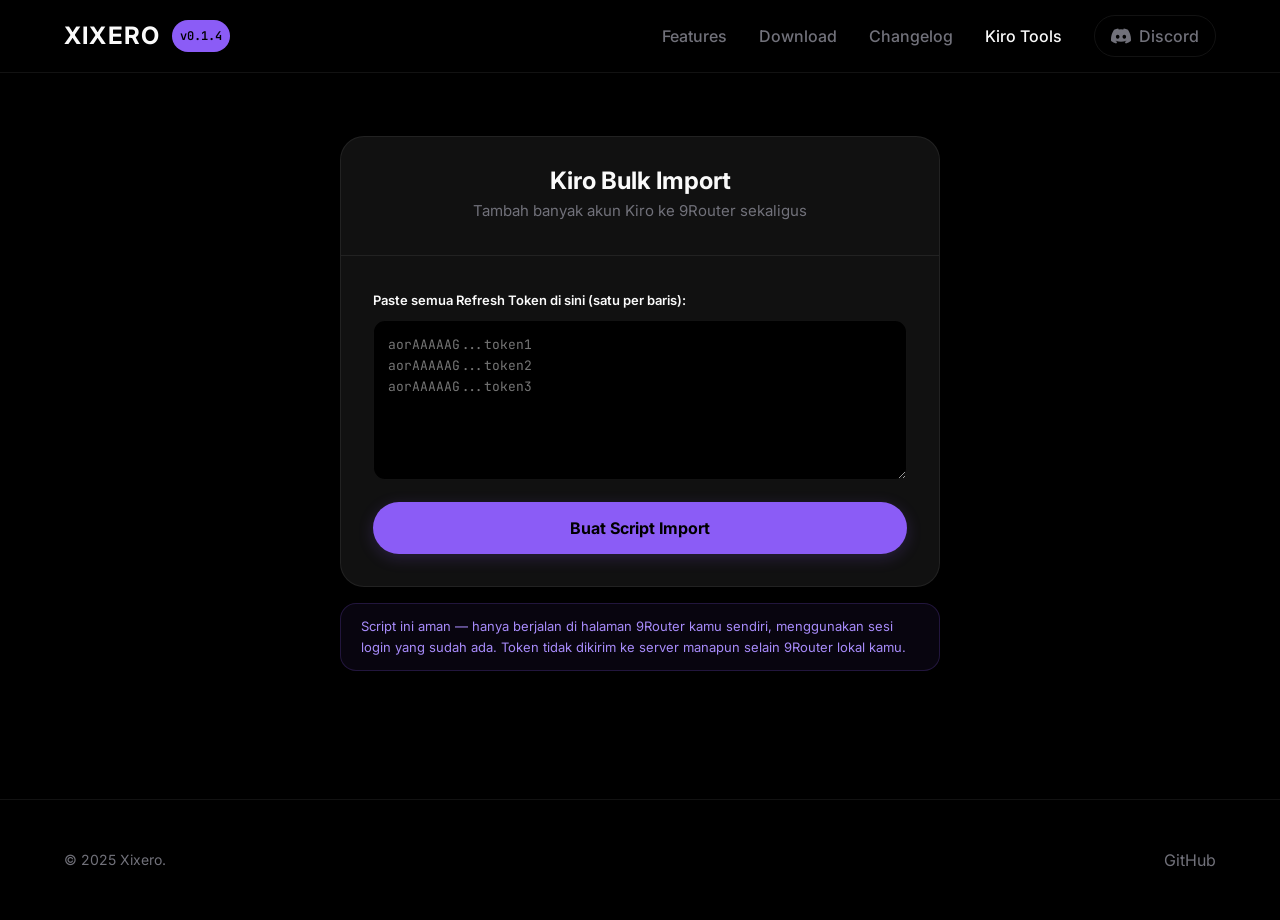
==== commit 7e0eecff: "up up" ====
--- a/kiro-tools/index.html
+++ b/kiro-tools/index.html
@@ -1,5 +1,5 @@
 <!DOCTYPE html>
-<html lang="en">
+<html lang="id">
 <head>
     <meta charset="UTF-8">
     <meta name="viewport" content="width=device-width, initial-scale=1.0">
@@ -11,36 +11,27 @@
     <link rel="icon" href="data:image/svg+xml,<svg xmlns='http://www.w3.org/2000/svg' viewBox='0 0 100 100'><text y='.9em' font-size='90'>⚡</text></svg>">
     <style>
         .kiro-app{padding:calc(72px + var(--space-13)) 0 var(--space-16)}
-        .kiro-card{max-width:660px;margin:0 auto;background:var(--color-surface-card);border:1px solid var(--color-border);border-radius:var(--radius-xl);overflow:hidden}
-        .kiro-header{padding:32px 32px 24px;border-bottom:1px solid var(--color-border)}
+        .kiro-card{max-width:600px;margin:0 auto;background:var(--color-surface-card);border:1px solid var(--color-border);border-radius:var(--radius-xl);overflow:hidden}
+        .kiro-header{padding:32px;border-bottom:1px solid var(--color-border);text-align:center}
         .kiro-title{font-size:1.5rem;font-weight:700;margin-bottom:6px}
-        .kiro-sub{color:var(--color-text-secondary);font-size:0.9375rem;line-height:1.5}
+        .kiro-sub{color:var(--color-text-secondary);font-size:0.9375rem}
         .kiro-body{padding:32px}
-        .kiro-label{font-size:0.75rem;font-weight:500;color:var(--color-text-tertiary);text-transform:uppercase;letter-spacing:0.05em;margin-bottom:8px}
-        .kiro-textarea{width:100%;height:180px;background:var(--color-surface-base);border:1px solid var(--color-border);border-radius:var(--radius-md);color:var(--color-text-primary);padding:14px;font-family:var(--font-mono);font-size:0.8125rem;line-height:1.6;resize:vertical;outline:none}
+        .kiro-label{font-size:0.8125rem;font-weight:600;color:var(--color-text-primary);margin-bottom:8px}
+        .kiro-textarea{width:100%;height:160px;background:var(--color-surface-base);border:1px solid var(--color-border);border-radius:var(--radius-md);color:var(--color-text-primary);padding:14px;font-family:var(--font-mono);font-size:0.8125rem;line-height:1.6;resize:vertical;outline:none}
         .kiro-textarea:focus{border-color:var(--color-accent);box-shadow:0 0 0 3px var(--color-accent-glow)}
-        .kiro-actions{display:flex;gap:10px;margin-top:16px;flex-wrap:wrap}
-        .btn-g{background:transparent;color:var(--color-text-secondary);border:1px solid var(--color-border);cursor:pointer;padding:12px 20px;border-radius:var(--radius-full);font-weight:600;font-size:0.875rem;font-family:inherit;transition:all 0.2s}
-        .btn-g:hover{background:var(--color-surface-muted);border-color:var(--color-border-hover);color:var(--color-text-primary)}
-        .step-box{margin-top:24px;padding:20px;background:var(--color-surface-muted);border:1px solid var(--color-border);border-radius:var(--radius-md)}
-        .step-box-title{font-size:0.9375rem;font-weight:600;color:var(--color-text-primary);margin-bottom:14px;display:flex;align-items:center;gap:8px}
-        .step-item{display:flex;align-items:flex-start;gap:10px;margin-bottom:12px;font-size:0.8125rem;color:var(--color-text-secondary);line-height:1.6}
-        .step-item:last-child{margin-bottom:0}
-        .step-num{width:24px;height:24px;background:rgba(139,92,246,0.15);border:1px solid rgba(139,92,246,0.3);border-radius:50%;display:flex;align-items:center;justify-content:center;font-weight:700;color:var(--color-accent);font-size:0.6875rem;flex-shrink:0;margin-top:1px}
-        .step-item code{background:var(--color-surface-base);padding:2px 6px;border:1px solid var(--color-border);border-radius:4px;font-family:var(--font-mono);font-size:0.75rem;color:var(--color-accent)}
-        .step-item strong{color:var(--color-text-primary)}
-        .copied-msg{display:none;margin-top:14px;padding:12px 16px;background:rgba(16,185,129,0.1);border:1px solid rgba(16,185,129,0.3);border-radius:8px;font-size:0.8125rem;color:#10b981;text-align:center}
-        .copied-msg.show{display:block}
-        .kiro-note{max-width:660px;margin:16px auto 0;padding:12px 20px;background:rgba(139,92,246,0.06);border:1px solid rgba(139,92,246,0.2);border-radius:var(--radius-lg);color:var(--color-accent-hover);font-size:0.8125rem;line-height:1.6}
-        .hidden{display:none!important}
-        .tab-btns{display:flex;gap:0;margin-bottom:20px;border:1px solid var(--color-border);border-radius:var(--radius-md);overflow:hidden}
-        .tab-btn{flex:1;padding:10px;background:transparent;border:none;color:var(--color-text-secondary);font-weight:500;font-size:0.8125rem;cursor:pointer;font-family:inherit;transition:all 0.2s;border-right:1px solid var(--color-border)}
-        .tab-btn:last-child{border-right:none}
-        .tab-btn.active{background:rgba(139,92,246,0.1);color:var(--color-accent)}
-        .tab-btn:hover:not(.active){background:var(--color-surface-muted)}
-        .tab-content{display:none}
-        .tab-content.active{display:block}
-        .img-hint{margin-top:12px;padding:12px;background:var(--color-surface-base);border:1px solid var(--color-border);border-radius:8px;font-size:0.75rem;color:var(--color-text-tertiary);line-height:1.6}
+        .big-btn{display:block;width:100%;padding:16px;margin-top:16px;background:var(--color-accent);color:#000;border:none;border-radius:var(--radius-full);font-weight:700;font-size:1rem;cursor:pointer;font-family:inherit;box-shadow:0 4px 16px var(--color-accent-glow);transition:all 0.2s;text-align:center}
+        .big-btn:hover{background:var(--color-accent-hover);transform:translateY(-2px);box-shadow:0 8px 24px var(--color-accent-glow)}
+        .big-btn-green{background:#10b981;box-shadow:0 4px 16px rgba(16,185,129,0.3)}
+        .big-btn-green:hover{background:#059669;box-shadow:0 8px 24px rgba(16,185,129,0.4)}
+        .divider{margin:28px 0;border:none;border-top:1px solid var(--color-border)}
+        .next-step{margin-top:24px;padding:24px;background:rgba(16,185,129,0.06);border:2px solid rgba(16,185,129,0.2);border-radius:var(--radius-lg);display:none}
+        .next-step.show{display:block}
+        .next-step-title{font-size:1rem;font-weight:700;color:#10b981;margin-bottom:12px;display:flex;align-items:center;gap:8px}
+        .next-step p{font-size:0.9375rem;color:var(--color-text-secondary);line-height:1.7;margin-bottom:12px}
+        .next-step p:last-child{margin-bottom:0}
+        .next-step strong{color:var(--color-text-primary)}
+        .next-step .highlight{display:inline-block;padding:4px 10px;background:rgba(139,92,246,0.1);border:1px solid rgba(139,92,246,0.3);border-radius:6px;font-family:var(--font-mono);font-size:0.8125rem;color:var(--color-accent);margin:4px 0}
+        .kiro-note{max-width:600px;margin:16px auto 0;padding:12px 20px;background:rgba(139,92,246,0.06);border:1px solid rgba(139,92,246,0.2);border-radius:var(--radius-lg);color:var(--color-accent-hover);font-size:0.8125rem;line-height:1.6}
     </style>
 </head>
 <body>
@@ -53,118 +44,46 @@
                 <div class="kiro-card">
                     <div class="kiro-header">
                         <h1 class="kiro-title">Kiro Bulk Import</h1>
-                        <p class="kiro-sub">Paste tokens, click Generate, then run it on your 9Router page. No install, no modification needed.</p>
+                        <p class="kiro-sub">Tambah banyak akun Kiro ke 9Router sekaligus</p>
                     </div>
 
                     <div class="kiro-body">
-                        <div class="kiro-label">Refresh Tokens (one per line)</div>
-                        <textarea id="tokens" class="kiro-textarea" placeholder="Paste your Kiro refresh tokens here...&#10;&#10;aorAAAAAG...token1&#10;aorAAAAAG...token2&#10;aorAAAAAG...token3" spellcheck="false"></textarea>
+                        <!-- STEP 1 -->
+                        <div class="kiro-label">Paste semua Refresh Token di sini (satu per baris):</div>
+                        <textarea id="tokens" class="kiro-textarea" placeholder="aorAAAAAG...token1&#10;aorAAAAAG...token2&#10;aorAAAAAG...token3"></textarea>
 
-                        <div class="kiro-actions">
-                            <button class="btn btn-primary" onclick="generate()">
-                                <svg width="16" height="16" viewBox="0 0 24 24" fill="none" stroke="currentColor" stroke-width="2.5"><polygon points="13 2 3 14 12 14 11 22 21 10 12 10 13 2"/></svg>
-                                Generate &amp; Copy Script
-                            </button>
-                            <button class="btn-g" onclick="document.getElementById('tokens').value=''">Clear</button>
-                        </div>
+                        <button class="big-btn" onclick="generate()">Buat Script Import</button>
 
-                        <div class="copied-msg" id="copiedMsg"></div>
-
-                        <!-- How to run it -->
-                        <div class="step-box hidden" id="howToRun">
-                            <div class="step-box-title">
-                                <svg width="16" height="16" viewBox="0 0 24 24" fill="none" stroke="#10b981" stroke-width="2"><path d="M22 11.08V12a10 10 0 1 1-5.93-9.14"/><polyline points="22 4 12 14.01 9 11.01"/></svg>
-                                Script copied! Choose how to run it:
+                        <!-- STEP 2 (muncul setelah klik) -->
+                        <div class="next-step" id="step2">
+                            <div class="next-step-title">
+                                <svg width="18" height="18" viewBox="0 0 24 24" fill="none" stroke="currentColor" stroke-width="2.5"><path d="M22 11.08V12a10 10 0 1 1-5.93-9.14"/><polyline points="22 4 12 14.01 9 11.01"/></svg>
+                                Script siap! Sekarang jalankan:
                             </div>
 
-                            <div class="tab-btns">
-                                <button class="tab-btn active" onclick="showTab('bookmark')">Bookmark (Easiest)</button>
-                                <button class="tab-btn" onclick="showTab('addressbar')">Address Bar</button>
-                                <button class="tab-btn" onclick="showTab('console')">Console</button>
+                            <p><strong>1.</strong> Buka 9Router kamu di tab baru:</p>
+                            <a href="http://localhost:20128" target="_blank" class="big-btn big-btn-green" style="display:inline-block;width:auto;padding:12px 24px;font-size:0.875rem;text-decoration:none;margin-bottom:16px;">Buka 9Router →</a>
+
+                            <p><strong>2.</strong> Di halaman 9Router, klik <strong>address bar</strong> (kolom URL di atas), hapus isinya, lalu paste ini:</p>
+                            <div class="highlight" id="scriptDisplay" style="cursor:pointer;padding:10px 14px;display:block;word-break:break-all;max-height:60px;overflow:hidden;position:relative;" onclick="copyScript()">
+                                <span id="scriptPreview" style="opacity:0.7;font-size:0.75rem;"></span>
                             </div>
+                            <button class="big-btn" onclick="copyScript()" style="margin-top:8px;font-size:0.875rem;padding:12px;">
+                                <svg width="14" height="14" viewBox="0 0 24 24" fill="none" stroke="currentColor" stroke-width="2.5" style="vertical-align:middle;margin-right:6px;"><rect x="9" y="9" width="13" height="13" rx="2"/><path d="M5 15H4a2 2 0 0 1-2-2V4a2 2 0 0 1 2-2h9a2 2 0 0 1 2 2v1"/></svg>
+                                <span id="copyBtnText">Copy Script</span>
+                            </button>
 
-                            <!-- Tab: Bookmark -->
-                            <div class="tab-content active" id="tab-bookmark">
-                                <div class="step-item">
-                                    <span class="step-num">1</span>
-                                    <span>Right-click your <strong>bookmark bar</strong> → click <strong>"Add page"</strong> or <strong>"Add bookmark"</strong></span>
-                                </div>
-                                <div class="step-item">
-                                    <span class="step-num">2</span>
-                                    <span>Name: <code>Kiro Import</code></span>
-                                </div>
-                                <div class="step-item">
-                                    <span class="step-num">3</span>
-                                    <span>URL field: <strong>Ctrl+V</strong> (paste the script)</span>
-                                </div>
-                                <div class="step-item">
-                                    <span class="step-num">4</span>
-                                    <span>Click <strong>Save</strong></span>
-                                </div>
-                                <div class="step-item">
-                                    <span class="step-num">5</span>
-                                    <span>Open <a href="http://localhost:20128" target="_blank" style="color:var(--color-accent)">localhost:20128</a> → click the <strong>"Kiro Import"</strong> bookmark → done!</span>
-                                </div>
-                                <div class="img-hint">
-                                    This bookmark stays forever. Next time you want to import new tokens, just come back here, paste new tokens, click Generate, then update the bookmark URL.
-                                </div>
-                            </div>
+                            <p style="margin-top:16px;"><strong>3.</strong> Tekan <strong>Enter</strong>. Selesai! Token akan otomatis ditambahkan satu per satu.</p>
 
-                            <!-- Tab: Address Bar -->
-                            <div class="tab-content" id="tab-addressbar">
-                                <div class="step-item">
-                                    <span class="step-num">1</span>
-                                    <span>Open <a href="http://localhost:20128" target="_blank" style="color:var(--color-accent)">localhost:20128</a> in your browser</span>
-                                </div>
-                                <div class="step-item">
-                                    <span class="step-num">2</span>
-                                    <span>Click the <strong>address bar</strong> (where the URL is)</span>
-                                </div>
-                                <div class="step-item">
-                                    <span class="step-num">3</span>
-                                    <span>Type <code>javascript:</code> first (don't press Enter yet!)</span>
-                                </div>
-                                <div class="step-item">
-                                    <span class="step-num">4</span>
-                                    <span>Then <strong>Ctrl+V</strong> to paste the script right after <code>javascript:</code></span>
-                                </div>
-                                <div class="step-item">
-                                    <span class="step-num">5</span>
-                                    <span>Press <strong>Enter</strong> — watch it run!</span>
-                                </div>
-                                <div class="img-hint">
-                                    Note: Chrome strips "javascript:" when you paste. You MUST type it manually first, then paste the rest.
-                                </div>
-                            </div>
-
-                            <!-- Tab: Console -->
-                            <div class="tab-content" id="tab-console">
-                                <div class="step-item">
-                                    <span class="step-num">1</span>
-                                    <span>Open <a href="http://localhost:20128" target="_blank" style="color:var(--color-accent)">localhost:20128</a> in your browser</span>
-                                </div>
-                                <div class="step-item">
-                                    <span class="step-num">2</span>
-                                    <span>Press <code>F12</code> → click <strong>Console</strong> tab</span>
-                                </div>
-                                <div class="step-item">
-                                    <span class="step-num">3</span>
-                                    <span>Click in the console area, type <code>allow pasting</code> then press <strong>Enter</strong></span>
-                                </div>
-                                <div class="step-item">
-                                    <span class="step-num">4</span>
-                                    <span><strong>Ctrl+V</strong> to paste, then <strong>Enter</strong></span>
-                                </div>
-                                <div class="img-hint">
-                                    If "allow pasting" doesn't work, try: click the console area first, then right-click → Paste. Or use the Bookmark method instead.
-                                </div>
-                            </div>
+                            <p style="font-size:0.8125rem;color:var(--color-text-tertiary);margin-top:12px;padding-top:12px;border-top:1px solid var(--color-border);">
+                                Catatan: Chrome akan menghapus kata "javascript:" saat kamu paste. Kalau tidak jalan, ketik dulu <span class="highlight" style="display:inline;padding:2px 6px;">javascript:</span> secara manual di address bar, baru paste sisanya.
+                            </p>
                         </div>
                     </div>
                 </div>
 
                 <div class="kiro-note">
-                    <strong>Why this works:</strong> The script runs inside your 9Router page (same-origin), using your existing login session. No API keys, no extensions, no server modifications. Works on Windows, Mac, Linux.
+                    Script ini aman — hanya berjalan di halaman 9Router kamu sendiri, menggunakan sesi login yang sudah ada. Token tidak dikirim ke server manapun selain 9Router lokal kamu.
                 </div>
             </div>
         </section>
@@ -173,42 +92,33 @@
     <footer class="footer"><div class="container"><div class="footer-content"><div class="footer-brand">&copy; 2025 Xixero.</div><div class="footer-right"><a href="https://github.com/jinkaka98" class="footer-link" target="_blank">GitHub</a></div></div></div></footer>
     <script src="../app.js"></script>
     <script>
-    function showTab(id) {
-        document.querySelectorAll('.tab-btn').forEach(b => b.classList.remove('active'));
-        document.querySelectorAll('.tab-content').forEach(c => c.classList.remove('active'));
-        event.target.classList.add('active');
-        document.getElementById('tab-' + id).classList.add('active');
-    }
+    let generatedScript = '';
 
     function generate() {
         const raw = document.getElementById('tokens').value.trim();
-        if (!raw) { alert('Paste at least one refresh token.'); return; }
+        if (!raw) { alert('Paste minimal 1 refresh token dulu.'); return; }
         const tokens = raw.split(/\r?\n/).map(t => t.trim()).filter(Boolean);
-        if (!tokens.length) { alert('No valid tokens found.'); return; }
+        if (!tokens.length) { alert('Tidak ada token valid.'); return; }
 
-        // Build the import script (runs in 9Router's console/bookmark)
-        const code = `(async()=>{const t=${JSON.stringify(tokens)};const d=ms=>new Promise(r=>setTimeout(r,ms));let s=0,k=0,f=0;console.log('%c⚡ Kiro Import: '+t.length+' token(s)','color:#8b5cf6;font-weight:bold;font-size:14px');for(let i=0;i<t.length;i++){const tk=t[i],m=tk.length>14?tk.slice(0,10)+'...'+tk.slice(-4):tk;try{const r=await fetch('/api/oauth/kiro/import',{method:'POST',headers:{'Content-Type':'application/json'},body:JSON.stringify({refreshToken:tk})});const j=await r.json();if(r.ok&&j.success){console.log('%c✓ ['+(i+1)+'] '+(j.connection?.email||'ok'),'color:#10b981');s++}else{const e=(j.error||'').toLowerCase();if(e.includes('duplicate')||e.includes('already')||e.includes('exists')){console.log('%c⊘ ['+(i+1)+'] exists','color:#f59e0b');k++}else{console.log('%c✗ ['+(i+1)+'] '+j.error,'color:#ef4444');f++}}}catch(e){console.log('%c✗ ['+(i+1)+'] '+e.message,'color:#ef4444');f++}if(i<t.length-1)await d(500)}console.log('%c⚡ Done: '+s+' ok, '+k+' skip, '+f+' fail','color:#8b5cf6;font-weight:bold;font-size:14px')})()`;
+        const code = `(async()=>{const t=${JSON.stringify(tokens)};let s=0,k=0,f=0;for(let i=0;i<t.length;i++){try{const r=await fetch('/api/oauth/kiro/import',{method:'POST',headers:{'Content-Type':'application/json'},body:JSON.stringify({refreshToken:t[i]})});const d=await r.json();if(r.ok&&d.success){s++;document.title='✓ '+s+' imported'}else{const e=(d.error||'').toLowerCase();if(e.includes('duplicate')||e.includes('already')||e.includes('exists'))k++;else f++}}catch(e){f++}if(i<t.length-1)await new Promise(r=>setTimeout(r,500))}document.title='Done: '+s+' ok, '+k+' skip, '+f+' fail';alert('Selesai!\\n\\n✓ Berhasil: '+s+'\\n⊘ Sudah ada: '+k+'\\n✗ Gagal: '+f)})()`;
 
-        // For bookmark: needs javascript: prefix
-        const bookmarkCode = 'javascript:' + code;
+        generatedScript = 'javascript:' + code;
 
-        navigator.clipboard.writeText(bookmarkCode).then(() => {
-            const msg = document.getElementById('copiedMsg');
-            msg.textContent = '✓ Script for ' + tokens.length + ' token(s) copied to clipboard!';
-            msg.classList.add('show');
-            document.getElementById('howToRun').classList.remove('hidden');
+        // Show step 2
+        document.getElementById('step2').classList.add('show');
+        document.getElementById('scriptPreview').textContent = generatedScript.slice(0, 120) + '...';
+
+        // Auto copy
+        copyScript();
+    }
+
+    function copyScript() {
+        navigator.clipboard.writeText(generatedScript).then(() => {
+            const btn = document.getElementById('copyBtnText');
+            btn.textContent = '✓ Sudah di-copy!';
+            setTimeout(() => { btn.textContent = 'Copy Script'; }, 2000);
         }).catch(() => {
-            // Fallback
-            const msg = document.getElementById('copiedMsg');
-            msg.innerHTML = '⚠ Auto-copy failed. Manually copy from below:';
-            msg.classList.add('show');
-            const ta = document.createElement('textarea');
-            ta.value = bookmarkCode;
-            ta.style.cssText = 'width:100%;height:80px;margin-top:8px;background:var(--color-surface-base);border:1px solid var(--color-border);border-radius:8px;color:var(--color-text-primary);padding:10px;font-family:monospace;font-size:0.7rem;';
-            ta.readOnly = true;
-            ta.onclick = function() { this.select(); };
-            msg.appendChild(ta);
-            document.getElementById('howToRun').classList.remove('hidden');
+            prompt('Copy manual (Ctrl+A lalu Ctrl+C):', generatedScript);
         });
     }
     </script>
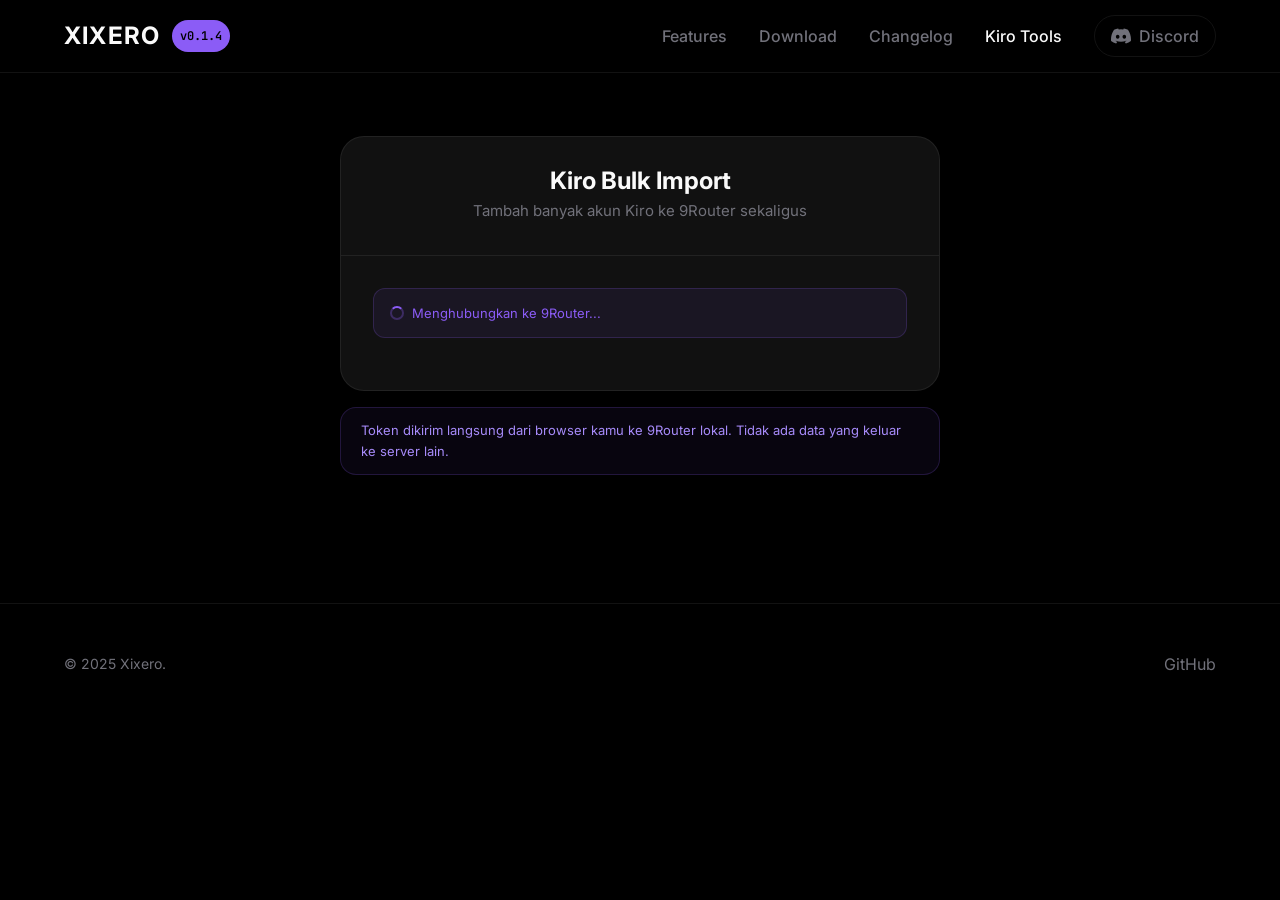
==== commit 559d64c6: "up" ====
--- a/kiro-tools/index.html
+++ b/kiro-tools/index.html
@@ -17,20 +17,25 @@
         .kiro-sub{color:var(--color-text-secondary);font-size:0.9375rem}
         .kiro-body{padding:32px}
         .kiro-label{font-size:0.8125rem;font-weight:600;color:var(--color-text-primary);margin-bottom:8px}
-        .kiro-textarea{width:100%;height:160px;background:var(--color-surface-base);border:1px solid var(--color-border);border-radius:var(--radius-md);color:var(--color-text-primary);padding:14px;font-family:var(--font-mono);font-size:0.8125rem;line-height:1.6;resize:vertical;outline:none}
+        .kiro-textarea{width:100%;height:180px;background:var(--color-surface-base);border:1px solid var(--color-border);border-radius:var(--radius-md);color:var(--color-text-primary);padding:14px;font-family:var(--font-mono);font-size:0.8125rem;line-height:1.6;resize:vertical;outline:none}
         .kiro-textarea:focus{border-color:var(--color-accent);box-shadow:0 0 0 3px var(--color-accent-glow)}
-        .big-btn{display:block;width:100%;padding:16px;margin-top:16px;background:var(--color-accent);color:#000;border:none;border-radius:var(--radius-full);font-weight:700;font-size:1rem;cursor:pointer;font-family:inherit;box-shadow:0 4px 16px var(--color-accent-glow);transition:all 0.2s;text-align:center}
-        .big-btn:hover{background:var(--color-accent-hover);transform:translateY(-2px);box-shadow:0 8px 24px var(--color-accent-glow)}
-        .big-btn-green{background:#10b981;box-shadow:0 4px 16px rgba(16,185,129,0.3)}
-        .big-btn-green:hover{background:#059669;box-shadow:0 8px 24px rgba(16,185,129,0.4)}
-        .divider{margin:28px 0;border:none;border-top:1px solid var(--color-border)}
-        .next-step{margin-top:24px;padding:24px;background:rgba(16,185,129,0.06);border:2px solid rgba(16,185,129,0.2);border-radius:var(--radius-lg);display:none}
-        .next-step.show{display:block}
-        .next-step-title{font-size:1rem;font-weight:700;color:#10b981;margin-bottom:12px;display:flex;align-items:center;gap:8px}
-        .next-step p{font-size:0.9375rem;color:var(--color-text-secondary);line-height:1.7;margin-bottom:12px}
-        .next-step p:last-child{margin-bottom:0}
-        .next-step strong{color:var(--color-text-primary)}
-        .next-step .highlight{display:inline-block;padding:4px 10px;background:rgba(139,92,246,0.1);border:1px solid rgba(139,92,246,0.3);border-radius:6px;font-family:var(--font-mono);font-size:0.8125rem;color:var(--color-accent);margin:4px 0}
+        .big-btn{display:block;width:100%;padding:16px;margin-top:16px;background:var(--color-accent);color:#000;border:none;border-radius:var(--radius-full);font-weight:700;font-size:1rem;cursor:pointer;font-family:inherit;box-shadow:0 4px 16px var(--color-accent-glow);transition:all 0.2s}
+        .big-btn:hover:not(:disabled){background:var(--color-accent-hover);transform:translateY(-2px);box-shadow:0 8px 24px var(--color-accent-glow)}
+        .big-btn:disabled{opacity:0.5;cursor:not-allowed;transform:none!important}
+        .kiro-log{margin-top:20px;background:var(--color-surface-base);border:1px solid var(--color-border);border-radius:var(--radius-md);height:220px;overflow-y:auto;padding:14px;font-family:var(--font-mono);font-size:0.75rem;line-height:1.7;color:var(--color-text-secondary)}
+        .kiro-log div{margin-bottom:3px}
+        .kiro-log .s{color:#10b981}.kiro-log .k{color:#f59e0b}.kiro-log .f{color:#ef4444}.kiro-log .i{color:var(--color-accent)}
+        .kiro-stats{display:grid;grid-template-columns:repeat(4,1fr);gap:8px;margin-top:16px;padding:14px;background:var(--color-surface-muted);border:1px solid var(--color-border);border-radius:var(--radius-md);text-align:center}
+        .sv{font-size:1.5rem;font-weight:700}.sl{font-size:0.625rem;color:var(--color-text-tertiary);text-transform:uppercase;letter-spacing:0.05em;margin-top:2px}
+        .status-bar{margin-bottom:20px;padding:12px 16px;border-radius:var(--radius-md);font-size:0.8125rem;display:flex;align-items:center;gap:8px}
+        .status-bar.ok{background:rgba(16,185,129,0.08);border:1px solid rgba(16,185,129,0.2);color:#10b981}
+        .status-bar.err{background:rgba(239,68,68,0.08);border:1px solid rgba(239,68,68,0.2);color:#ef4444}
+        .status-bar.loading{background:rgba(139,92,246,0.08);border:1px solid rgba(139,92,246,0.2);color:var(--color-accent)}
+        .spinner{display:inline-block;width:14px;height:14px;border:2px solid rgba(139,92,246,0.3);border-top-color:var(--color-accent);border-radius:50%;animation:spin 0.7s linear infinite}
+        @keyframes spin{to{transform:rotate(360deg)}}
+        .setup-msg{text-align:center;padding:40px 20px;color:var(--color-text-secondary);font-size:0.9375rem;line-height:1.7}
+        .setup-msg a{color:var(--color-accent);text-decoration:underline}
+        .hidden{display:none!important}
         .kiro-note{max-width:600px;margin:16px auto 0;padding:12px 20px;background:rgba(139,92,246,0.06);border:1px solid rgba(139,92,246,0.2);border-radius:var(--radius-lg);color:var(--color-accent-hover);font-size:0.8125rem;line-height:1.6}
     </style>
 </head>
@@ -48,78 +53,173 @@
                     </div>
 
                     <div class="kiro-body">
-                        <!-- STEP 1 -->
-                        <div class="kiro-label">Paste semua Refresh Token di sini (satu per baris):</div>
-                        <textarea id="tokens" class="kiro-textarea" placeholder="aorAAAAAG...token1&#10;aorAAAAAG...token2&#10;aorAAAAAG...token3"></textarea>
-
-                        <button class="big-btn" onclick="generate()">Buat Script Import</button>
-
-                        <!-- STEP 2 (muncul setelah klik) -->
-                        <div class="next-step" id="step2">
-                            <div class="next-step-title">
-                                <svg width="18" height="18" viewBox="0 0 24 24" fill="none" stroke="currentColor" stroke-width="2.5"><path d="M22 11.08V12a10 10 0 1 1-5.93-9.14"/><polyline points="22 4 12 14.01 9 11.01"/></svg>
-                                Script siap! Sekarang jalankan:
+                        <!-- Status -->
+                        <div class="status-bar loading" id="status">
+                            <span class="spinner"></span> Menghubungkan ke 9Router...
+                        </div>
+
+                        <!-- Setup message (if not connected) -->
+                        <div class="setup-msg hidden" id="setupMsg">
+                            <p style="font-size:1.125rem;font-weight:600;color:var(--color-text-primary);margin-bottom:12px;">9Router belum terhubung</p>
+                            <p>Pastikan 9Router sudah berjalan dan sudah di-setup.<br>
+                            Download file setup (.bat), jalankan sekali, restart 9Router.</p>
+                            <button class="big-btn" onclick="downloadSetup()" style="margin-top:16px;width:auto;display:inline-block;padding:14px 28px;">Download Setup (.bat)</button>
+                            <p style="margin-top:16px;font-size:0.8125rem;color:var(--color-text-tertiary);">Setelah setup selesai dan 9Router di-restart, <a href="javascript:location.reload()">refresh halaman ini</a>.</p>
+                        </div>
+
+                        <!-- Import form (when connected) -->
+                        <div class="hidden" id="importForm">
+                            <div class="kiro-label">Paste Refresh Token (satu per baris):</div>
+                            <textarea id="tokens" class="kiro-textarea" placeholder="aorAAAAAG...token1&#10;aorAAAAAG...token2&#10;aorAAAAAG...token3"></textarea>
+                            <button class="big-btn" id="btnProcess" onclick="processTokens()">Import Sekarang</button>
+                            <div class="kiro-log" id="log"></div>
+                            <div class="kiro-stats">
+                                <div><div class="sv" id="sT" style="color:var(--color-text-primary)">0</div><div class="sl">Total</div></div>
+                                <div><div class="sv" id="sS" style="color:#10b981">0</div><div class="sl">Berhasil</div></div>
+                                <div><div class="sv" id="sK" style="color:#f59e0b">0</div><div class="sl">Sudah Ada</div></div>
+                                <div><div class="sv" id="sF" style="color:#ef4444">0</div><div class="sl">Gagal</div></div>
                             </div>
-
-                            <p><strong>1.</strong> Buka 9Router kamu di tab baru:</p>
-                            <a href="http://localhost:20128" target="_blank" class="big-btn big-btn-green" style="display:inline-block;width:auto;padding:12px 24px;font-size:0.875rem;text-decoration:none;margin-bottom:16px;">Buka 9Router →</a>
-
-                            <p><strong>2.</strong> Di halaman 9Router, klik <strong>address bar</strong> (kolom URL di atas), hapus isinya, lalu paste ini:</p>
-                            <div class="highlight" id="scriptDisplay" style="cursor:pointer;padding:10px 14px;display:block;word-break:break-all;max-height:60px;overflow:hidden;position:relative;" onclick="copyScript()">
-                                <span id="scriptPreview" style="opacity:0.7;font-size:0.75rem;"></span>
-                            </div>
-                            <button class="big-btn" onclick="copyScript()" style="margin-top:8px;font-size:0.875rem;padding:12px;">
-                                <svg width="14" height="14" viewBox="0 0 24 24" fill="none" stroke="currentColor" stroke-width="2.5" style="vertical-align:middle;margin-right:6px;"><rect x="9" y="9" width="13" height="13" rx="2"/><path d="M5 15H4a2 2 0 0 1-2-2V4a2 2 0 0 1 2-2h9a2 2 0 0 1 2 2v1"/></svg>
-                                <span id="copyBtnText">Copy Script</span>
-                            </button>
-
-                            <p style="margin-top:16px;"><strong>3.</strong> Tekan <strong>Enter</strong>. Selesai! Token akan otomatis ditambahkan satu per satu.</p>
-
-                            <p style="font-size:0.8125rem;color:var(--color-text-tertiary);margin-top:12px;padding-top:12px;border-top:1px solid var(--color-border);">
-                                Catatan: Chrome akan menghapus kata "javascript:" saat kamu paste. Kalau tidak jalan, ketik dulu <span class="highlight" style="display:inline;padding:2px 6px;">javascript:</span> secara manual di address bar, baru paste sisanya.
-                            </p>
                         </div>
                     </div>
                 </div>
 
                 <div class="kiro-note">
-                    Script ini aman — hanya berjalan di halaman 9Router kamu sendiri, menggunakan sesi login yang sudah ada. Token tidak dikirim ke server manapun selain 9Router lokal kamu.
+                    Token dikirim langsung dari browser kamu ke 9Router lokal. Tidak ada data yang keluar ke server lain.
                 </div>
             </div>
         </section>
     </main>
 
+    <!-- Bridge iframe (hidden, communicates with 9Router) -->
+    <iframe id="bridge" style="display:none"></iframe>
+
     <footer class="footer"><div class="container"><div class="footer-content"><div class="footer-brand">&copy; 2025 Xixero.</div><div class="footer-right"><a href="https://github.com/jinkaka98" class="footer-link" target="_blank">GitHub</a></div></div></div></footer>
     <script src="../app.js"></script>
     <script>
-    let generatedScript = '';
-
-    function generate() {
-        const raw = document.getElementById('tokens').value.trim();
-        if (!raw) { alert('Paste minimal 1 refresh token dulu.'); return; }
-        const tokens = raw.split(/\r?\n/).map(t => t.trim()).filter(Boolean);
-        if (!tokens.length) { alert('Tidak ada token valid.'); return; }
-
-        const code = `(async()=>{const t=${JSON.stringify(tokens)};let s=0,k=0,f=0;for(let i=0;i<t.length;i++){try{const r=await fetch('/api/oauth/kiro/import',{method:'POST',headers:{'Content-Type':'application/json'},body:JSON.stringify({refreshToken:t[i]})});const d=await r.json();if(r.ok&&d.success){s++;document.title='✓ '+s+' imported'}else{const e=(d.error||'').toLowerCase();if(e.includes('duplicate')||e.includes('already')||e.includes('exists'))k++;else f++}}catch(e){f++}if(i<t.length-1)await new Promise(r=>setTimeout(r,500))}document.title='Done: '+s+' ok, '+k+' skip, '+f+' fail';alert('Selesai!\\n\\n✓ Berhasil: '+s+'\\n⊘ Sudah ada: '+k+'\\n✗ Gagal: '+f)})()`;
-
-        generatedScript = 'javascript:' + code;
-
-        // Show step 2
-        document.getElementById('step2').classList.add('show');
-        document.getElementById('scriptPreview').textContent = generatedScript.slice(0, 120) + '...';
-
-        // Auto copy
-        copyScript();
-    }
-
-    function copyScript() {
-        navigator.clipboard.writeText(generatedScript).then(() => {
-            const btn = document.getElementById('copyBtnText');
-            btn.textContent = '✓ Sudah di-copy!';
-            setTimeout(() => { btn.textContent = 'Copy Script'; }, 2000);
-        }).catch(() => {
-            prompt('Copy manual (Ctrl+A lalu Ctrl+C):', generatedScript);
+    const $=id=>document.getElementById(id);
+    let bridgeReady=false, pending={};
+
+    // Listen for bridge messages
+    window.addEventListener('message',e=>{
+        if(e.data?.type==='kiro-bridge-ready'){
+            bridgeReady=true;
+            $('status').className='status-bar ok';
+            $('status').innerHTML='<svg width="14" height="14" viewBox="0 0 24 24" fill="none" stroke="currentColor" stroke-width="2.5"><path d="M22 11.08V12a10 10 0 1 1-5.93-9.14"/><polyline points="22 4 12 14.01 9 11.01"/></svg> Terhubung ke 9Router';
+            $('importForm').classList.remove('hidden');
+        }
+        if(e.data?.type==='kiro-result'){
+            const r=pending[e.data.id];
+            if(r){r(e.data);delete pending[e.data.id];}
+        }
+    });
+
+    // Try connect
+    (function(){
+        $('bridge').src='http://localhost:20128/kiro-bridge.html';
+        setTimeout(()=>{
+            if(!bridgeReady){
+                $('status').className='status-bar err';
+                $('status').textContent='Tidak dapat terhubung ke 9Router';
+                $('setupMsg').classList.remove('hidden');
+            }
+        },4000);
+    })();
+
+    // Import via bridge
+    function importToken(token){
+        return new Promise(resolve=>{
+            const id=Math.random().toString(36).slice(2);
+            pending[id]=resolve;
+            $('bridge').contentWindow.postMessage({type:'kiro-import',token,id},'*');
+            setTimeout(()=>{if(pending[id]){delete pending[id];resolve({status:'fail',msg:'Timeout'})}},15000);
         });
+    }
+
+    function addLog(msg,cls){
+        const d=document.createElement('div');d.className=cls;
+        d.textContent='['+new Date().toLocaleTimeString('en-GB',{hour12:false})+'] '+msg;
+        $('log').appendChild(d);$('log').scrollTop=$('log').scrollHeight;
+    }
+
+    async function processTokens(){
+        const raw=$('tokens').value.trim();
+        if(!raw){alert('Paste minimal 1 token dulu.');return;}
+        const tokens=raw.split(/\r?\n/).map(t=>t.trim()).filter(Boolean);
+        if(!tokens.length){alert('Tidak ada token valid.');return;}
+
+        const btn=$('btnProcess');btn.disabled=true;btn.textContent='Mengimport...';
+        $('log').innerHTML='';['sT','sS','sK','sF'].forEach(x=>$(x).textContent='0');
+        addLog('Mulai import '+tokens.length+' token...','i');
+
+        let sc=0,sk=0,fl=0;
+        for(let i=0;i<tokens.length;i++){
+            const tk=tokens[i],ms=tk.length>14?tk.slice(0,10)+'...'+tk.slice(-4):tk.slice(0,6)+'...';
+            addLog('['+(i+1)+'/'+tokens.length+'] '+ms,'i');
+            const r=await importToken(tk);
+            if(r.status==='success'){addLog('Berhasil: '+(r.email||'ok'),'s');sc++;}
+            else if(r.status==='skip'){addLog('Sudah ada','k');sk++;}
+            else{addLog('Gagal: '+(r.msg||'error'),'f');fl++;}
+            $('sT').textContent=i+1;$('sS').textContent=sc;$('sK').textContent=sk;$('sF').textContent=fl;
+            if(i<tokens.length-1)await new Promise(r=>setTimeout(r,500));
+        }
+        addLog('Selesai! '+sc+' berhasil, '+sk+' sudah ada, '+fl+' gagal.','i');
+        btn.disabled=false;btn.textContent='Import Sekarang';
+    }
+
+    // Download setup .bat
+    function downloadSetup(){
+        const bat=`@echo off
+title Kiro Tools Setup
+echo.
+echo ========================================
+echo   Kiro Tools - Setup (sekali saja)
+echo ========================================
+echo.
+
+set "SERVER=%APPDATA%\\npm\\node_modules\\9router\\app\\server.js"
+
+if not exist "%SERVER%" (
+    echo ERROR: 9Router tidak ditemukan.
+    echo Install dulu: npm install -g 9router
+    pause
+    exit /b 1
+)
+
+findstr /C:"kiro-bridge" "%SERVER%" >nul 2>&1
+if %errorlevel%==0 (
+    echo Sudah di-setup! Tinggal restart 9Router.
+    pause
+    exit /b 0
+)
+
+echo Backup server.js...
+copy "%SERVER%" "%SERVER%.backup" >nul
+
+echo Patching...
+node -e "const fs=require('fs'),p=require('path'),os=require('os'),crypto=require('crypto');const f=p.join(process.env.APPDATA,'npm','node_modules','9router','app','server.js');let c=fs.readFileSync(f,'utf8');if(c.includes('kiro-bridge')){console.log('Sudah di-patch!');process.exit(0);}const patch='const http=require(\\"http\\"),crypto=require(\\"crypto\\"),fs=require(\\"fs\\"),os=require(\\"os\\"),path=require(\\"path\\");\\nconst _kH=\\'<!DOCTYPE html><html><head><meta charset=\\"UTF-8\\"></head><body><scr\\'+\\'ipt>window.addEventListener(\\"message\\",async function(e){if(!e.data||e.data.type!==\\"kiro-import\\")return;var token=e.data.token,id=e.data.id;try{var res=await fetch(\\"/api/oauth/kiro/import\\",{method:\\"POST\\",headers:{\\"Content-Type\\":\\"application/json\\"},body:JSON.stringify({refreshToken:token})});var data=await res.json();if(res.ok&&data.success){e.source.postMessage({type:\\"kiro-result\\",id:id,status:\\"success\\",email:data.connection?.email||\\"ok\\"},\\"*\\")}else{var err=(data.error||\\"\\").toLowerCase();if(err.includes(\\"duplicate\\")||err.includes(\\"already\\")||err.includes(\\"exists\\")){e.source.postMessage({type:\\"kiro-result\\",id:id,status:\\"skip\\",msg:\\"exists\\"},\\"*\\")}else{e.source.postMessage({type:\\"kiro-result\\",id:id,status:\\"fail\\",msg:data.error||\\"Unknown\\"},\\"*\\")}}}catch(ex){e.source.postMessage({type:\\"kiro-result\\",id:id,status:\\"fail\\",msg:ex.message},\\"*\\")}});window.parent.postMessage({type:\\"kiro-bridge-ready\\"},\\"*\\");</scr\\'+\\'ipt></body></html>\\';\\nfunction _kT(){try{const d=process.platform===\\"win32\\"?path.join(process.env.APPDATA||\\"\\",\\"9router\\"):path.join(os.homedir(),\\".9router\\");const m=fs.readFileSync(path.join(d,\\"machine-id\\"),\\"utf8\\").trim();const s=fs.readFileSync(path.join(d,\\"auth\\",\\"cli-secret\\"),\\"utf8\\").trim();return crypto.createHash(\\"sha256\\").update(m+\\"9r-cli-auth\\"+s).digest(\\"hex\\").slice(0,16)}catch(e){return\\"\\"}}\\nconst _oc=http.createServer;http.createServer=function(...a){const sv=_oc.apply(this,a);const _ol=sv.listeners(\\"request\\").slice();sv.removeAllListeners(\\"request\\");sv.on(\\"request\\",(req,res)=>{if(req.url===\\"/kiro-bridge.html\\"){res.writeHead(200,{\\"Content-Type\\":\\"text/html\\",\\"Access-Control-Allow-Origin\\":\\"*\\"});res.end(_kH);return}if(req.url===\\"/api/oauth/kiro/import\\"&&req.method===\\"OPTIONS\\"){res.writeHead(204,{\\"Access-Control-Allow-Origin\\":\\"*\\",\\"Access-Control-Allow-Methods\\":\\"POST,OPTIONS\\",\\"Access-Control-Allow-Headers\\":\\"Content-Type,Authorization,x-api-key,x-9r-cli-token\\",\\"Access-Control-Max-Age\\":\\"600\\"});res.end();return}if(req.url===\\"/api/oauth/kiro/import\\"&&req.method===\\"POST\\"){res.setHeader(\\"Access-Control-Allow-Origin\\",\\"*\\");const t=_kT();if(t)req.headers[\\"x-9r-cli-token\\"]=t}for(const l of _ol)l.call(sv,req,res)});return sv};\\n';fs.writeFileSync(f,patch+c);console.log('OK!');"
+
+if %errorlevel%==0 (
+    echo.
+    echo ========================================
+    echo   BERHASIL! Sekarang:
+    echo   1. Tutup 9Router (Ctrl+C)
+    echo   2. Jalankan ulang: 9router
+    echo   3. Buka Kiro Tools di browser
+    echo ========================================
+) else (
+    echo GAGAL. Pastikan Node.js terinstall.
+    copy "%SERVER%.backup" "%SERVER%" >nul
+)
+echo.
+pause
+`;
+        const blob=new Blob([bat],{type:'text/plain'});
+        const url=URL.createObjectURL(blob);
+        const a=document.createElement('a');
+        a.href=url;a.download='setup-kiro-tools.bat';
+        document.body.appendChild(a);a.click();
+        document.body.removeChild(a);
+        URL.revokeObjectURL(url);
     }
     </script>
 </body>
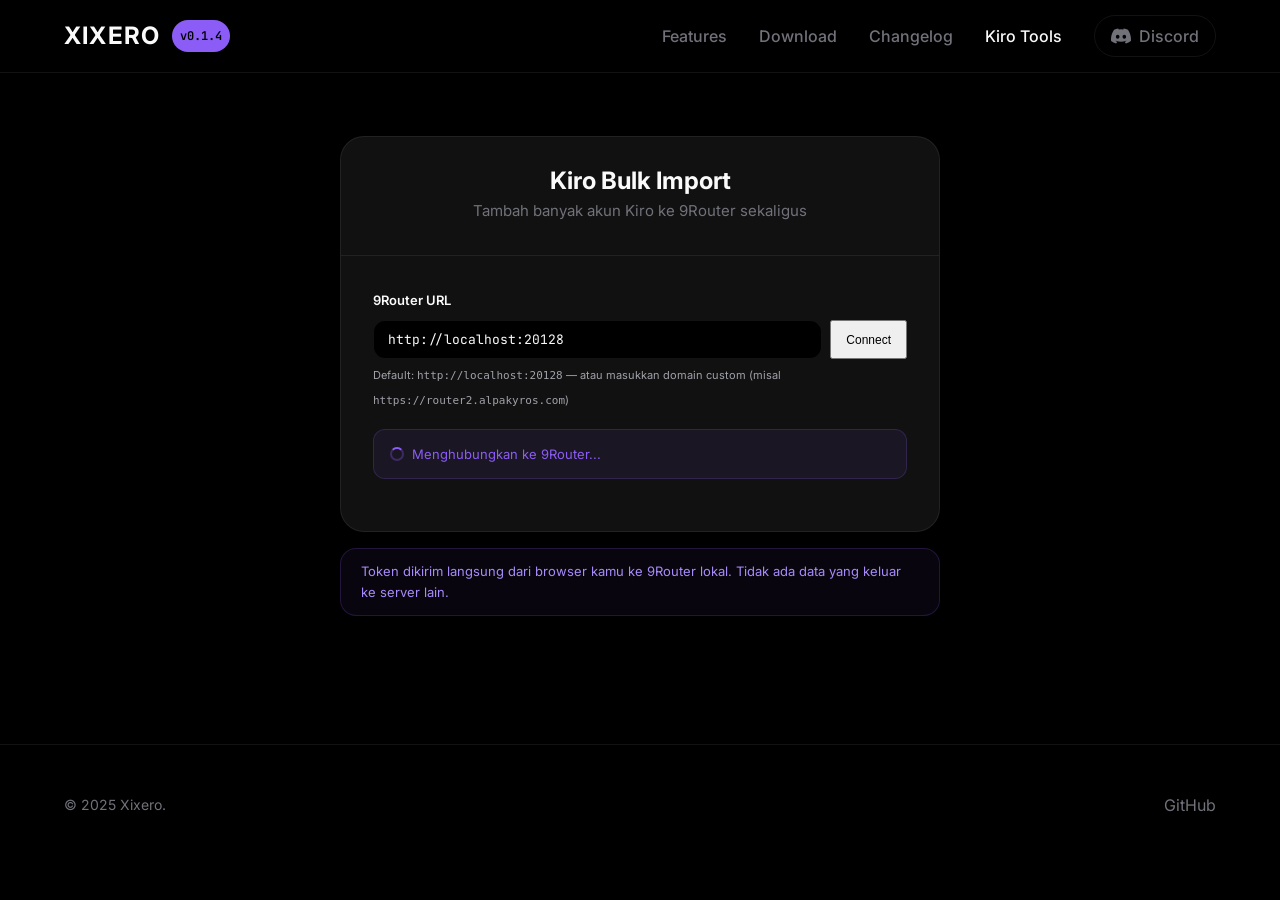
==== commit e0c1192d: "up" ====
--- a/kiro-tools/index.html
+++ b/kiro-tools/index.html
@@ -53,18 +53,95 @@
                     </div>
 
                     <div class="kiro-body">
+                        <!-- URL Config -->
+                        <div style="margin-bottom:16px;">
+                            <div class="kiro-label">9Router URL</div>
+                            <div style="display:flex;gap:8px;">
+                                <input type="text" id="routerUrl" value="http://localhost:20128" placeholder="http://localhost:20128" style="flex:1;padding:10px 14px;background:var(--color-surface-base);border:1px solid var(--color-border);border-radius:var(--radius-md);color:var(--color-text-primary);font-family:var(--font-mono);font-size:0.8125rem;outline:none;">
+                                <button class="btn-g" onclick="reconnect()" style="padding:10px 14px;font-size:0.75rem;white-space:nowrap;">Connect</button>
+                            </div>
+                            <div style="font-size:0.6875rem;color:var(--color-text-tertiary);margin-top:4px;">Default: <code style="font-size:0.6875rem;">http://localhost:20128</code> — atau masukkan domain custom (misal <code style="font-size:0.6875rem;">https://router2.alpakyros.com</code>)</div>
+                        </div>
+
                         <!-- Status -->
                         <div class="status-bar loading" id="status">
                             <span class="spinner"></span> Menghubungkan ke 9Router...
                         </div>
 
                         <!-- Setup message (if not connected) -->
-                        <div class="setup-msg hidden" id="setupMsg">
-                            <p style="font-size:1.125rem;font-weight:600;color:var(--color-text-primary);margin-bottom:12px;">9Router belum terhubung</p>
-                            <p>Pastikan 9Router sudah berjalan dan sudah di-setup.<br>
-                            Download file setup (.bat), jalankan sekali, restart 9Router.</p>
-                            <button class="big-btn" onclick="downloadSetup()" style="margin-top:16px;width:auto;display:inline-block;padding:14px 28px;">Download Setup (.bat)</button>
-                            <p style="margin-top:16px;font-size:0.8125rem;color:var(--color-text-tertiary);">Setelah setup selesai dan 9Router di-restart, <a href="javascript:location.reload()">refresh halaman ini</a>.</p>
+                        <div class="setup-msg hidden" id="setupMsg" style="text-align:left;padding:24px;">
+                            <p style="font-size:1.125rem;font-weight:700;color:var(--color-text-primary);margin-bottom:16px;text-align:center;">Setup Pertama Kali</p>
+                            <p style="color:var(--color-text-secondary);margin-bottom:20px;text-align:center;">Jalankan file setup sekali saja agar Kiro Tools bisa terhubung ke 9Router kamu.</p>
+
+                            <!-- Tabs: Lokal vs VPS -->
+                            <div style="display:flex;gap:0;margin-bottom:20px;border:1px solid var(--color-border);border-radius:var(--radius-md);overflow:hidden;">
+                                <button onclick="showSetupTab('local')" id="tabLocal" style="flex:1;padding:10px;background:rgba(139,92,246,0.1);border:none;color:var(--color-accent);font-weight:600;font-size:0.8125rem;cursor:pointer;font-family:inherit;">PC / Laptop (Lokal)</button>
+                                <button onclick="showSetupTab('vps')" id="tabVps" style="flex:1;padding:10px;background:transparent;border:none;border-left:1px solid var(--color-border);color:var(--color-text-secondary);font-weight:500;font-size:0.8125rem;cursor:pointer;font-family:inherit;">VPS / Server / Domain</button>
+                            </div>
+
+                            <!-- TAB: LOCAL (PC/Laptop) -->
+                            <div id="setupLocal">
+                                <div style="display:flex;align-items:flex-start;gap:12px;margin-bottom:12px;padding:14px;background:var(--color-surface-muted);border:1px solid var(--color-border);border-radius:10px;">
+                                    <span style="width:26px;height:26px;background:rgba(139,92,246,0.15);border:1px solid rgba(139,92,246,0.3);border-radius:50%;display:flex;align-items:center;justify-content:center;font-weight:700;color:var(--color-accent);font-size:0.75rem;flex-shrink:0;">1</span>
+                                    <div>
+                                        <div style="font-weight:600;font-size:0.875rem;color:var(--color-text-primary);margin-bottom:6px;">Download file setup</div>
+                                        <button class="big-btn" onclick="downloadSetup()" style="width:auto;display:inline-block;padding:10px 20px;font-size:0.8125rem;margin:0;">Download setup-kiro-tools.bat</button>
+                                    </div>
+                                </div>
+                                <div style="display:flex;align-items:flex-start;gap:12px;margin-bottom:12px;padding:14px;background:var(--color-surface-muted);border:1px solid var(--color-border);border-radius:10px;">
+                                    <span style="width:26px;height:26px;background:rgba(139,92,246,0.15);border:1px solid rgba(139,92,246,0.3);border-radius:50%;display:flex;align-items:center;justify-content:center;font-weight:700;color:var(--color-accent);font-size:0.75rem;flex-shrink:0;">2</span>
+                                    <div>
+                                        <div style="font-weight:600;font-size:0.875rem;color:var(--color-text-primary);margin-bottom:4px;">Double-click file tersebut</div>
+                                        <div style="font-size:0.8125rem;color:var(--color-text-secondary);line-height:1.5;">Buka <strong>setup-kiro-tools.bat</strong> di folder Downloads. Kalau muncul peringatan Windows, klik "More info" → "Run anyway".</div>
+                                    </div>
+                                </div>
+                                <div style="display:flex;align-items:flex-start;gap:12px;margin-bottom:12px;padding:14px;background:var(--color-surface-muted);border:1px solid var(--color-border);border-radius:10px;">
+                                    <span style="width:26px;height:26px;background:rgba(139,92,246,0.15);border:1px solid rgba(139,92,246,0.3);border-radius:50%;display:flex;align-items:center;justify-content:center;font-weight:700;color:var(--color-accent);font-size:0.75rem;flex-shrink:0;">3</span>
+                                    <div>
+                                        <div style="font-weight:600;font-size:0.875rem;color:var(--color-text-primary);margin-bottom:4px;">Restart 9Router</div>
+                                        <div style="font-size:0.8125rem;color:var(--color-text-secondary);line-height:1.5;">Tutup 9Router (Ctrl+C), jalankan ulang: <code style="background:var(--color-surface-base);padding:2px 6px;border:1px solid var(--color-border);border-radius:4px;font-family:var(--font-mono);font-size:0.75rem;color:var(--color-accent);">9router</code></div>
+                                    </div>
+                                </div>
+                                <div style="display:flex;align-items:flex-start;gap:12px;padding:14px;background:rgba(16,185,129,0.06);border:1px solid rgba(16,185,129,0.2);border-radius:10px;">
+                                    <span style="width:26px;height:26px;background:rgba(16,185,129,0.15);border:1px solid rgba(16,185,129,0.3);border-radius:50%;display:flex;align-items:center;justify-content:center;font-weight:700;color:#10b981;font-size:0.75rem;flex-shrink:0;">4</span>
+                                    <div>
+                                        <div style="font-weight:600;font-size:0.875rem;color:#10b981;margin-bottom:4px;">Kembali ke sini</div>
+                                        <div style="font-size:0.8125rem;color:var(--color-text-secondary);"><a href="javascript:location.reload()" style="color:var(--color-accent);font-weight:600;text-decoration:underline;">Refresh halaman ini</a> — langsung terhubung.</div>
+                                    </div>
+                                </div>
+                            </div>
+
+                            <!-- TAB: VPS / Server / Domain -->
+                            <div id="setupVps" style="display:none;">
+                                <p style="font-size:0.8125rem;color:var(--color-text-secondary);margin-bottom:16px;line-height:1.6;">Untuk 9Router yang di-install di VPS/server dan diakses via domain (misal <code style="font-size:0.75rem;">https://router2.alpakyros.com</code>), jalankan perintah berikut di server via SSH:</p>
+
+                                <div style="padding:14px;background:var(--color-surface-muted);border:1px solid var(--color-border);border-radius:10px;margin-bottom:12px;">
+                                    <div style="font-weight:600;font-size:0.8125rem;color:var(--color-text-primary);margin-bottom:8px;">Jika install via NPM:</div>
+                                    <code style="display:block;padding:10px 12px;background:var(--color-surface-base);border:1px solid var(--color-border);border-radius:6px;font-family:var(--font-mono);font-size:0.75rem;color:var(--color-accent);line-height:1.6;word-break:break-all;user-select:all;">curl -sL https://jinkaka98.github.io/kiro-tools/patch.js | node -</code>
+                                    <div style="font-size:0.6875rem;color:var(--color-text-tertiary);margin-top:6px;">File patch.js akan otomatis cari lokasi 9Router di server.</div>
+                                </div>
+
+                                <div style="padding:14px;background:var(--color-surface-muted);border:1px solid var(--color-border);border-radius:10px;margin-bottom:12px;">
+                                    <div style="font-weight:600;font-size:0.8125rem;color:var(--color-text-primary);margin-bottom:8px;">Jika install via Docker:</div>
+                                    <code style="display:block;padding:10px 12px;background:var(--color-surface-base);border:1px solid var(--color-border);border-radius:6px;font-family:var(--font-mono);font-size:0.75rem;color:var(--color-accent);line-height:1.6;word-break:break-all;user-select:all;">docker exec -it 9router sh -c "curl -sL https://jinkaka98.github.io/kiro-tools/patch.js | node -"</code>
+                                    <div style="font-size:0.6875rem;color:var(--color-text-tertiary);margin-top:6px;">Jalankan di dalam container 9Router.</div>
+                                </div>
+
+                                <div style="padding:14px;background:var(--color-surface-muted);border:1px solid var(--color-border);border-radius:10px;margin-bottom:12px;">
+                                    <div style="font-weight:600;font-size:0.8125rem;color:var(--color-text-primary);margin-bottom:8px;">Setelah patch, restart:</div>
+                                    <div style="font-size:0.8125rem;color:var(--color-text-secondary);line-height:1.6;">
+                                        NPM: <code style="font-size:0.75rem;">pm2 restart 9router</code> atau tutup & jalankan ulang <code style="font-size:0.75rem;">9router</code><br>
+                                        Docker: <code style="font-size:0.75rem;">docker restart 9router</code>
+                                    </div>
+                                </div>
+
+                                <div style="padding:14px;background:rgba(16,185,129,0.06);border:1px solid rgba(16,185,129,0.2);border-radius:10px;">
+                                    <div style="font-weight:600;font-size:0.8125rem;color:#10b981;margin-bottom:4px;">Lalu kembali ke sini</div>
+                                    <div style="font-size:0.8125rem;color:var(--color-text-secondary);">Masukkan URL domain kamu di kolom "9Router URL" di atas (misal <code style="font-size:0.75rem;">https://router2.alpakyros.com</code>), klik Connect, lalu <a href="javascript:location.reload()" style="color:var(--color-accent);text-decoration:underline;">refresh</a>.</div>
+                                </div>
+                            </div>
+
+                            <p style="margin-top:16px;font-size:0.75rem;color:var(--color-text-tertiary);text-align:center;">Setup cuma 1x. Setelah itu halaman ini langsung bisa dipakai kapanpun.</p>
                         </div>
 
                         <!-- Import form (when connected) -->
@@ -98,14 +175,26 @@
     <script>
     const $=id=>document.getElementById(id);
     let bridgeReady=false, pending={};
+    let BASE=localStorage.getItem('9r_url')||'http://localhost:20128';
+    $('routerUrl').value=BASE;
+
+    function showSetupTab(tab){
+        $('setupLocal').style.display=tab==='local'?'block':'none';
+        $('setupVps').style.display=tab==='vps'?'block':'none';
+        $('tabLocal').style.background=tab==='local'?'rgba(139,92,246,0.1)':'transparent';
+        $('tabLocal').style.color=tab==='local'?'var(--color-accent)':'var(--color-text-secondary)';
+        $('tabVps').style.background=tab==='vps'?'rgba(139,92,246,0.1)':'transparent';
+        $('tabVps').style.color=tab==='vps'?'var(--color-accent)':'var(--color-text-secondary)';
+    }
 
     // Listen for bridge messages
     window.addEventListener('message',e=>{
         if(e.data?.type==='kiro-bridge-ready'){
             bridgeReady=true;
             $('status').className='status-bar ok';
-            $('status').innerHTML='<svg width="14" height="14" viewBox="0 0 24 24" fill="none" stroke="currentColor" stroke-width="2.5"><path d="M22 11.08V12a10 10 0 1 1-5.93-9.14"/><polyline points="22 4 12 14.01 9 11.01"/></svg> Terhubung ke 9Router';
+            $('status').innerHTML='<svg width="14" height="14" viewBox="0 0 24 24" fill="none" stroke="currentColor" stroke-width="2.5"><path d="M22 11.08V12a10 10 0 1 1-5.93-9.14"/><polyline points="22 4 12 14.01 9 11.01"/></svg> Terhubung ke ' + BASE;
             $('importForm').classList.remove('hidden');
+            $('setupMsg').classList.add('hidden');
         }
         if(e.data?.type==='kiro-result'){
             const r=pending[e.data.id];
@@ -113,13 +202,31 @@
         }
     });
 
-    // Try connect
-    (function(){
-        $('bridge').src='http://localhost:20128/kiro-bridge.html';
+    function reconnect(){
+        BASE=$('routerUrl').value.trim().replace(/\/$/,'');
+        localStorage.setItem('9r_url',BASE);
+        bridgeReady=false;
+        $('status').className='status-bar loading';
+        $('status').innerHTML='<span class="spinner"></span> Menghubungkan ke '+BASE+'...';
+        $('importForm').classList.add('hidden');
+        $('setupMsg').classList.add('hidden');
+        $('bridge').src=BASE+'/kiro-bridge.html?t='+Date.now();
         setTimeout(()=>{
             if(!bridgeReady){
                 $('status').className='status-bar err';
-                $('status').textContent='Tidak dapat terhubung ke 9Router';
+                $('status').textContent='Tidak dapat terhubung ke '+BASE;
+                $('setupMsg').classList.remove('hidden');
+            }
+        },4000);
+    }
+
+    // Auto-connect on load
+    (function(){
+        $('bridge').src=BASE+'/kiro-bridge.html';
+        setTimeout(()=>{
+            if(!bridgeReady){
+                $('status').className='status-bar err';
+                $('status').textContent='Tidak dapat terhubung ke '+BASE;
                 $('setupMsg').classList.remove('hidden');
             }
         },4000);
@@ -172,44 +279,18 @@
 title Kiro Tools Setup
 echo.
 echo ========================================
-echo   Kiro Tools - Setup (sekali saja)
+echo   Kiro Tools Setup
 echo ========================================
 echo.
-
-set "SERVER=%APPDATA%\\npm\\node_modules\\9router\\app\\server.js"
-
-if not exist "%SERVER%" (
-    echo ERROR: 9Router tidak ditemukan.
-    echo Install dulu: npm install -g 9router
+echo Downloading patch...
+curl -sL "https://jinkaka98.github.io/kiro-tools/patch.js" -o "%TEMP%\\kiro-patch.js"
+if not exist "%TEMP%\\kiro-patch.js" (
+    echo ERROR: Download gagal. Cek koneksi internet.
     pause
     exit /b 1
 )
-
-findstr /C:"kiro-bridge" "%SERVER%" >nul 2>&1
-if %errorlevel%==0 (
-    echo Sudah di-setup! Tinggal restart 9Router.
-    pause
-    exit /b 0
-)
-
-echo Backup server.js...
-copy "%SERVER%" "%SERVER%.backup" >nul
-
-echo Patching...
-node -e "const fs=require('fs'),p=require('path'),os=require('os'),crypto=require('crypto');const f=p.join(process.env.APPDATA,'npm','node_modules','9router','app','server.js');let c=fs.readFileSync(f,'utf8');if(c.includes('kiro-bridge')){console.log('Sudah di-patch!');process.exit(0);}const patch='const http=require(\\"http\\"),crypto=require(\\"crypto\\"),fs=require(\\"fs\\"),os=require(\\"os\\"),path=require(\\"path\\");\\nconst _kH=\\'<!DOCTYPE html><html><head><meta charset=\\"UTF-8\\"></head><body><scr\\'+\\'ipt>window.addEventListener(\\"message\\",async function(e){if(!e.data||e.data.type!==\\"kiro-import\\")return;var token=e.data.token,id=e.data.id;try{var res=await fetch(\\"/api/oauth/kiro/import\\",{method:\\"POST\\",headers:{\\"Content-Type\\":\\"application/json\\"},body:JSON.stringify({refreshToken:token})});var data=await res.json();if(res.ok&&data.success){e.source.postMessage({type:\\"kiro-result\\",id:id,status:\\"success\\",email:data.connection?.email||\\"ok\\"},\\"*\\")}else{var err=(data.error||\\"\\").toLowerCase();if(err.includes(\\"duplicate\\")||err.includes(\\"already\\")||err.includes(\\"exists\\")){e.source.postMessage({type:\\"kiro-result\\",id:id,status:\\"skip\\",msg:\\"exists\\"},\\"*\\")}else{e.source.postMessage({type:\\"kiro-result\\",id:id,status:\\"fail\\",msg:data.error||\\"Unknown\\"},\\"*\\")}}}catch(ex){e.source.postMessage({type:\\"kiro-result\\",id:id,status:\\"fail\\",msg:ex.message},\\"*\\")}});window.parent.postMessage({type:\\"kiro-bridge-ready\\"},\\"*\\");</scr\\'+\\'ipt></body></html>\\';\\nfunction _kT(){try{const d=process.platform===\\"win32\\"?path.join(process.env.APPDATA||\\"\\",\\"9router\\"):path.join(os.homedir(),\\".9router\\");const m=fs.readFileSync(path.join(d,\\"machine-id\\"),\\"utf8\\").trim();const s=fs.readFileSync(path.join(d,\\"auth\\",\\"cli-secret\\"),\\"utf8\\").trim();return crypto.createHash(\\"sha256\\").update(m+\\"9r-cli-auth\\"+s).digest(\\"hex\\").slice(0,16)}catch(e){return\\"\\"}}\\nconst _oc=http.createServer;http.createServer=function(...a){const sv=_oc.apply(this,a);const _ol=sv.listeners(\\"request\\").slice();sv.removeAllListeners(\\"request\\");sv.on(\\"request\\",(req,res)=>{if(req.url===\\"/kiro-bridge.html\\"){res.writeHead(200,{\\"Content-Type\\":\\"text/html\\",\\"Access-Control-Allow-Origin\\":\\"*\\"});res.end(_kH);return}if(req.url===\\"/api/oauth/kiro/import\\"&&req.method===\\"OPTIONS\\"){res.writeHead(204,{\\"Access-Control-Allow-Origin\\":\\"*\\",\\"Access-Control-Allow-Methods\\":\\"POST,OPTIONS\\",\\"Access-Control-Allow-Headers\\":\\"Content-Type,Authorization,x-api-key,x-9r-cli-token\\",\\"Access-Control-Max-Age\\":\\"600\\"});res.end();return}if(req.url===\\"/api/oauth/kiro/import\\"&&req.method===\\"POST\\"){res.setHeader(\\"Access-Control-Allow-Origin\\",\\"*\\");const t=_kT();if(t)req.headers[\\"x-9r-cli-token\\"]=t}for(const l of _ol)l.call(sv,req,res)});return sv};\\n';fs.writeFileSync(f,patch+c);console.log('OK!');"
-
-if %errorlevel%==0 (
-    echo.
-    echo ========================================
-    echo   BERHASIL! Sekarang:
-    echo   1. Tutup 9Router (Ctrl+C)
-    echo   2. Jalankan ulang: 9router
-    echo   3. Buka Kiro Tools di browser
-    echo ========================================
-) else (
-    echo GAGAL. Pastikan Node.js terinstall.
-    copy "%SERVER%.backup" "%SERVER%" >nul
-)
+echo Running patch...
+node "%TEMP%\\kiro-patch.js"
 echo.
 pause
 `;
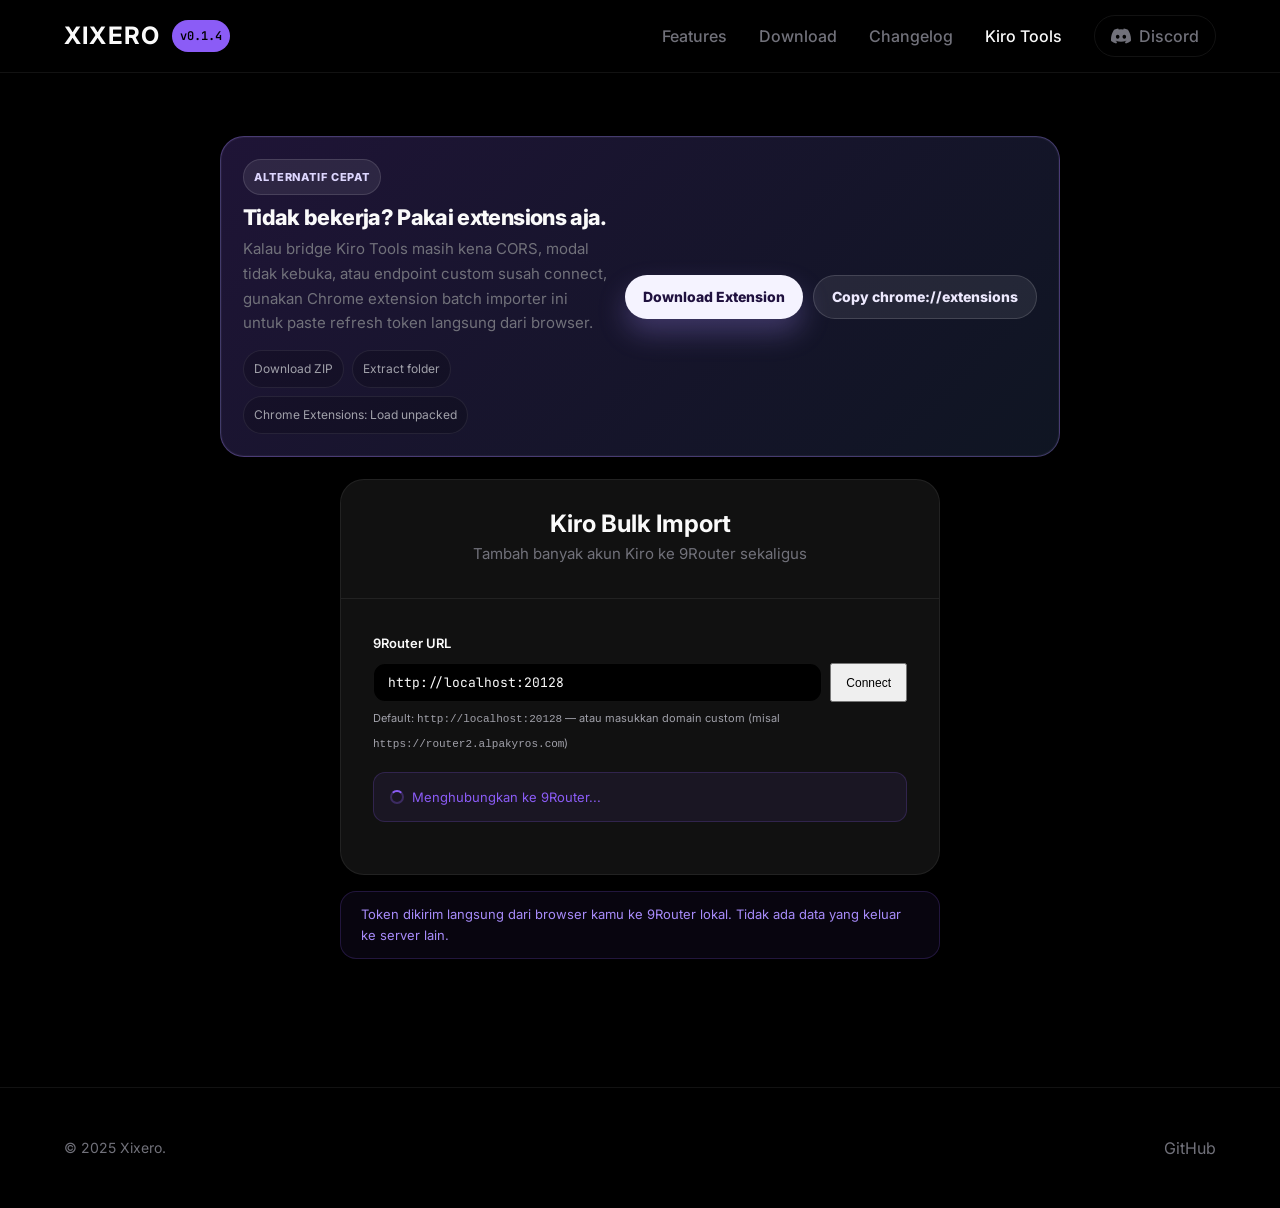
==== commit 8eb96438: "up up" ====
--- a/kiro-tools/index.html
+++ b/kiro-tools/index.html
@@ -37,6 +37,19 @@
         .setup-msg a{color:var(--color-accent);text-decoration:underline}
         .hidden{display:none!important}
         .kiro-note{max-width:600px;margin:16px auto 0;padding:12px 20px;background:rgba(139,92,246,0.06);border:1px solid rgba(139,92,246,0.2);border-radius:var(--radius-lg);color:var(--color-accent-hover);font-size:0.8125rem;line-height:1.6}
+        .extension-cta{max-width:840px;margin:0 auto 22px;padding:22px;background:linear-gradient(135deg,rgba(139,92,246,0.22),rgba(17,24,39,0.88));border:1px solid rgba(167,139,250,0.32);border-radius:var(--radius-xl);box-shadow:0 24px 60px rgba(0,0,0,0.28),0 0 0 1px rgba(255,255,255,0.04) inset}
+        .extension-cta-inner{display:grid;grid-template-columns:minmax(0,1fr) auto;gap:18px;align-items:center}
+        .extension-kicker{display:inline-flex;align-items:center;gap:8px;margin-bottom:10px;padding:5px 10px;background:rgba(255,255,255,0.08);border:1px solid rgba(255,255,255,0.12);border-radius:var(--radius-full);color:#ddd6fe;font-size:0.6875rem;font-weight:800;letter-spacing:0.08em;text-transform:uppercase}
+        .extension-title{margin:0 0 8px;color:var(--color-text-primary);font-size:1.35rem;font-weight:800;letter-spacing:-0.03em}
+        .extension-copy{margin:0;color:var(--color-text-secondary);font-size:0.9375rem;line-height:1.65;max-width:58ch}
+        .extension-actions{display:flex;flex-wrap:wrap;gap:10px;justify-content:flex-end}
+        .extension-btn{display:inline-flex;align-items:center;justify-content:center;min-height:44px;padding:0 18px;border-radius:var(--radius-full);font-size:0.875rem;font-weight:800;text-decoration:none;transition:transform 0.2s,box-shadow 0.2s,background 0.2s}
+        .extension-btn-primary{background:#f5f3ff;color:#20113f;box-shadow:0 14px 28px rgba(167,139,250,0.28)}
+        .extension-btn-secondary{background:rgba(255,255,255,0.08);border:1px solid rgba(255,255,255,0.14);color:#ede9fe}
+        .extension-btn:hover,.extension-btn:focus-visible{transform:translateY(-2px);box-shadow:0 18px 34px rgba(167,139,250,0.28)}
+        .extension-steps{margin:14px 0 0;padding:0;display:flex;flex-wrap:wrap;gap:8px;list-style:none}
+        .extension-steps li{padding:6px 10px;background:rgba(0,0,0,0.18);border:1px solid rgba(255,255,255,0.08);border-radius:999px;color:var(--color-text-tertiary);font-size:0.75rem}
+        @media(max-width:768px){.extension-cta{padding:18px}.extension-cta-inner{grid-template-columns:1fr}.extension-actions{justify-content:flex-start}.extension-btn{width:100%}.extension-title{font-size:1.15rem}}
     </style>
 </head>
 <body>
@@ -46,6 +59,25 @@
     <main id="main">
         <section class="kiro-app">
             <div class="container">
+                <div class="extension-cta">
+                    <div class="extension-cta-inner">
+                        <div>
+                            <span class="extension-kicker">Alternatif cepat</span>
+                            <h2 class="extension-title">Tidak bekerja? Pakai extensions aja.</h2>
+                            <p class="extension-copy">Kalau bridge Kiro Tools masih kena CORS, modal tidak kebuka, atau endpoint custom susah connect, gunakan Chrome extension batch importer ini untuk paste refresh token langsung dari browser.</p>
+                            <ul class="extension-steps" aria-label="Cara install extension">
+                                <li>Download ZIP</li>
+                                <li>Extract folder</li>
+                                <li>Chrome Extensions: Load unpacked</li>
+                            </ul>
+                        </div>
+                        <div class="extension-actions">
+                            <a class="extension-btn extension-btn-primary" href="../releases/9router-kiro-token-batch-importer-v0.1.0.zip" download>Download Extension</a>
+                            <a class="extension-btn extension-btn-secondary" href="#" onclick="navigator.clipboard.writeText('chrome://extensions/');this.textContent='Alamat disalin';return false;">Copy chrome://extensions</a>
+                        </div>
+                    </div>
+                </div>
+
                 <div class="kiro-card">
                     <div class="kiro-header">
                         <h1 class="kiro-title">Kiro Bulk Import</h1>
